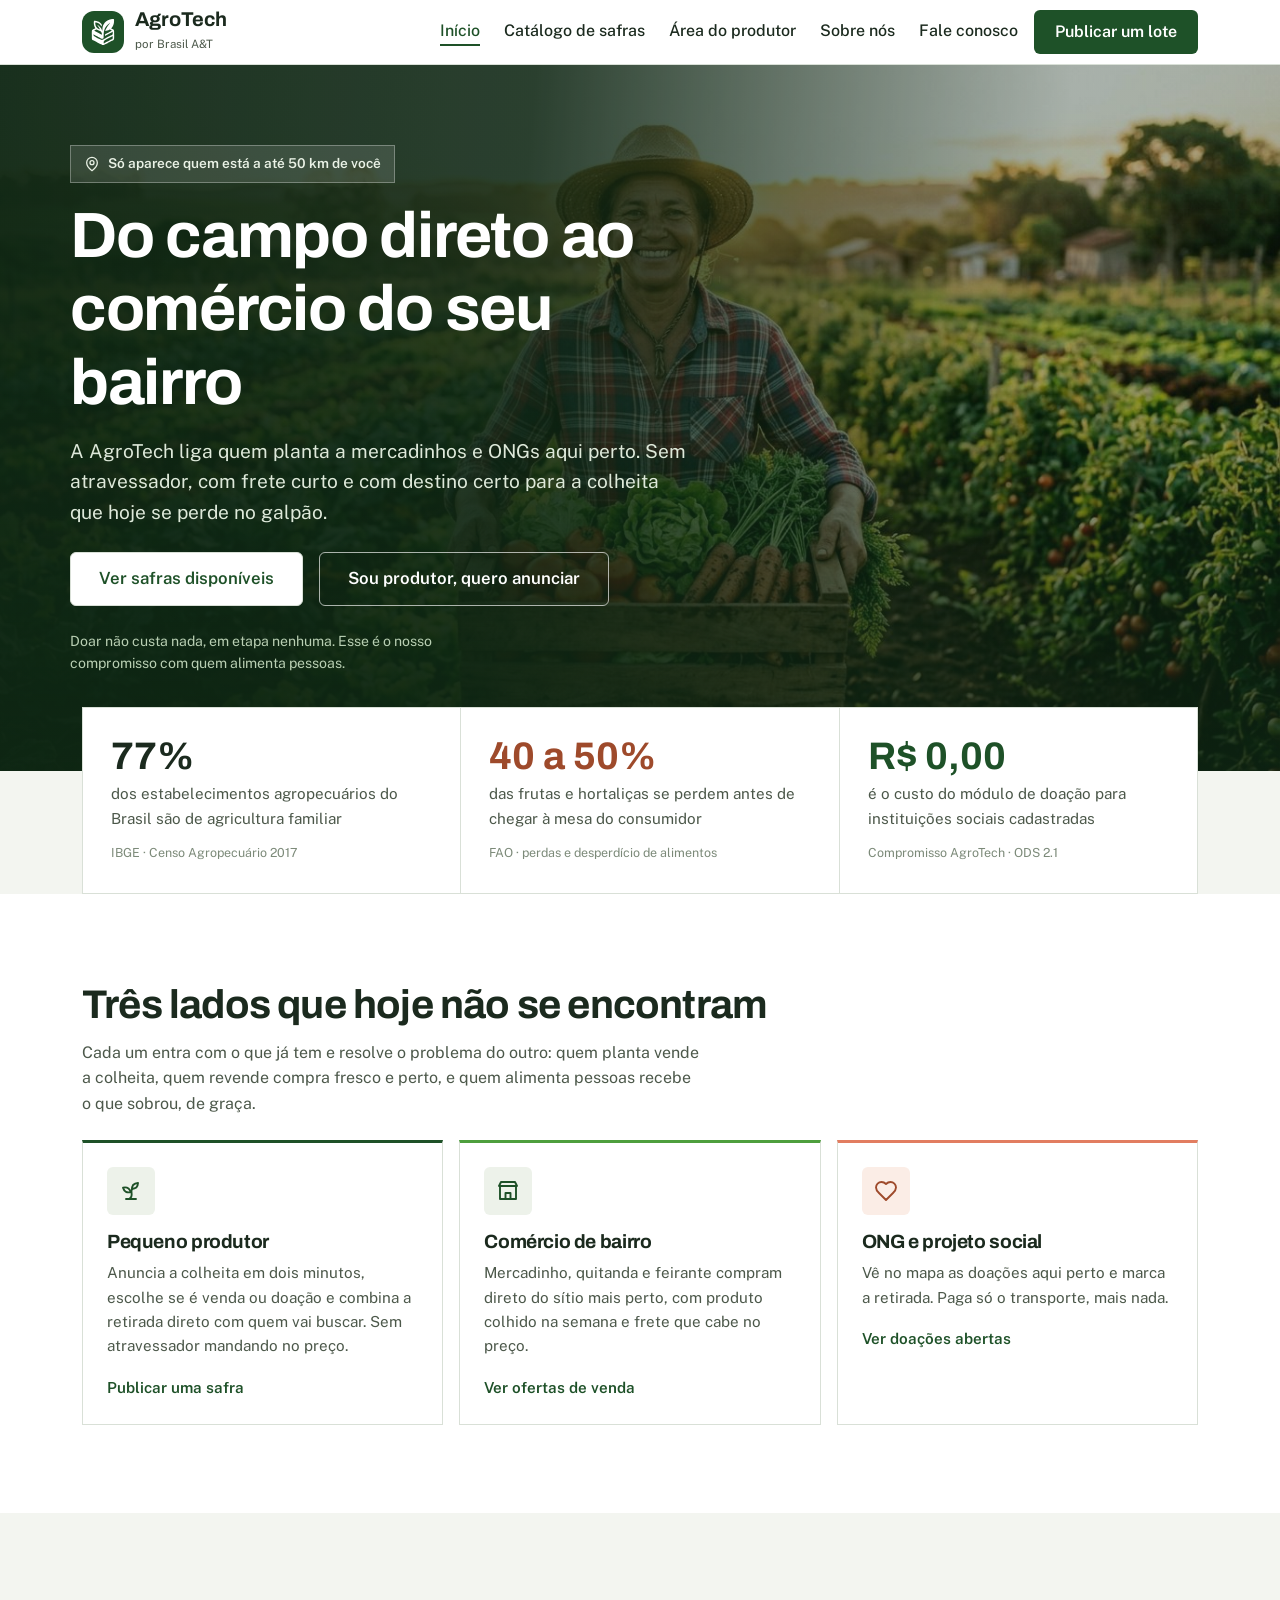
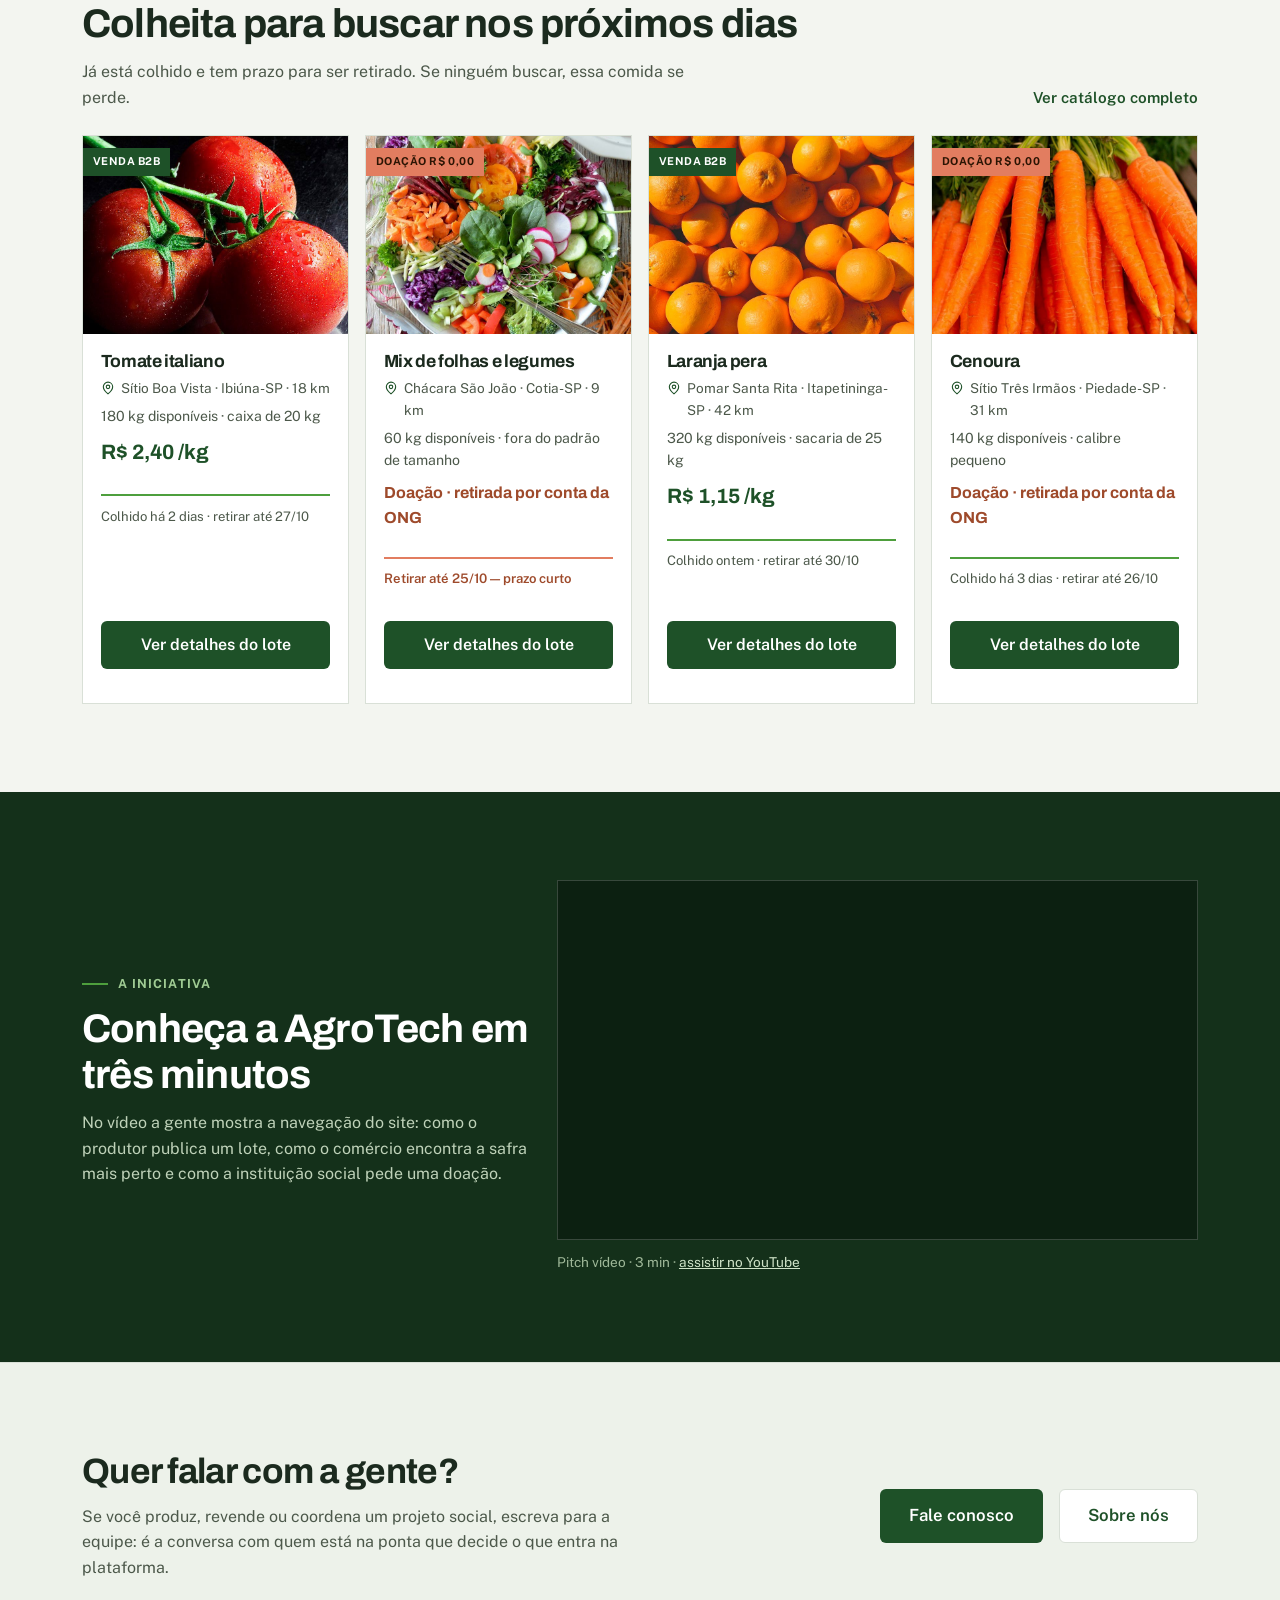
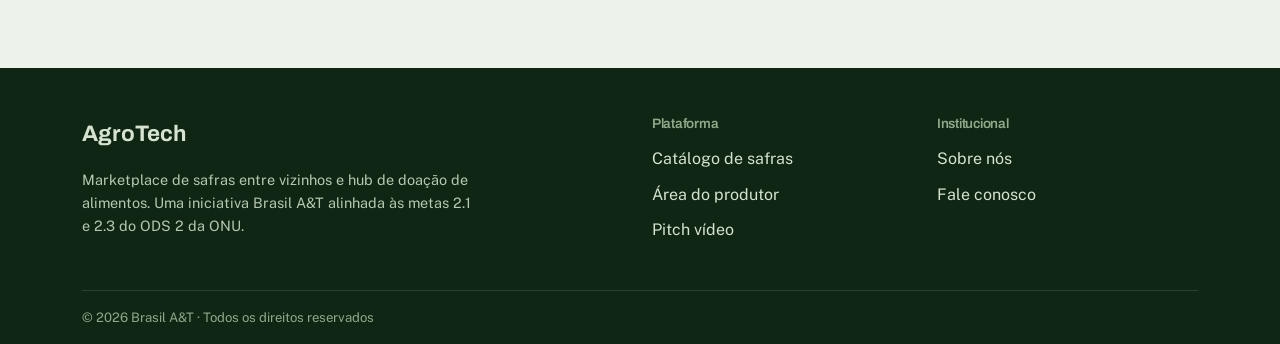
==== frontend/index.html @ 6a8dd3a5 "Front-end: pagina Inicio em HTML, Bootstrap e modulos JS Estrutura mobile first com Bootstrap 5, est" ====
<!doctype html>
<html lang="pt-BR">
<head>
  <meta charset="utf-8">
  <meta name="viewport" content="width=device-width, initial-scale=1">
  <title>Início — AgroTech</title>
  <meta name="description" content="A AgroTech liga quem planta a mercadinhos e ONGs aqui perto: venda direta sem atravessador e doação de alimentos sem taxa.">
  <meta name="theme-color" content="#1E5128">

  <link rel="icon" href="marca/favicon.svg" type="image/svg+xml">

  <link rel="stylesheet" href="https://cdn.jsdelivr.net/npm/bootstrap@5.3.3/dist/css/bootstrap.min.css">

  <link rel="preconnect" href="https://fonts.googleapis.com">
  <link rel="preconnect" href="https://fonts.gstatic.com" crossorigin>
  <link rel="stylesheet" href="https://fonts.googleapis.com/css2?family=Archivo:wght@400;600;700&family=Public+Sans:wght@400;500;600;700&display=swap">

  <link rel="stylesheet" href="css/estilo.css">
</head>

<body>
  <a class="pular" href="#conteudo">Pular para o conteúdo</a>

  <header class="topo sticky-top">
    <nav class="navbar navbar-expand-lg py-2" aria-label="Navegação principal">
      <div class="container">

        <a class="marca" href="index.html">
          <img class="marca-icone" src="marca/marca-agrotech-branco.svg" alt="">
          <span>
            <span class="marca-nome d-block">AgroTech</span>
            <span class="marca-sub">por Brasil A&amp;T</span>
          </span>
        </a>

        <button class="navbar-toggler border-0" type="button" data-bs-toggle="offcanvas"
                data-bs-target="#menu" aria-controls="menu" aria-label="Abrir o menu">
          <span class="navbar-toggler-icon"></span>
        </button>

        <div class="offcanvas offcanvas-end" tabindex="-1" id="menu" aria-labelledby="menu-titulo">
          <div class="offcanvas-header border-bottom">
            <h2 class="offcanvas-title marca-nome mb-0" id="menu-titulo">AgroTech</h2>
            <button type="button" class="btn-close" data-bs-dismiss="offcanvas" aria-label="Fechar o menu"></button>
          </div>

          <div class="offcanvas-body">
            <ul class="navbar-nav gap-lg-4 ms-lg-auto mb-3 mb-lg-0">
              <li class="nav-item"><a class="menu-link ativo" href="index.html" aria-current="page">Início</a></li>
              <li class="nav-item"><a class="menu-link" href="catalogo.html">Catálogo de safras</a></li>
              <li class="nav-item"><a class="menu-link" href="publicar.html">Área do produtor</a></li>
              <li class="nav-item"><a class="menu-link" href="sobre.html">Sobre nós</a></li>
              <li class="nav-item"><a class="menu-link" href="contato.html">Fale conosco</a></li>
            </ul>

            <a class="botao botao-verde botao-topo" href="publicar.html">Publicar um lote</a>
          </div>
        </div>

      </div>
    </nav>
  </header>

  <main id="conteudo">

    <section class="capa">
      <img class="capa-foto" src="img/hero-campo.jpg"
           alt="Agricultora familiar segurando um caixote de hortaliças recém-colhidas na lavoura">
      <div class="capa-veu"></div>

      <div class="container capa-conteudo entra">
        <p class="etiqueta-local mb-3">
          <svg width="16" height="16" viewBox="0 0 24 24" fill="none" stroke="currentColor"
               stroke-width="1.9" stroke-linecap="round" stroke-linejoin="round" aria-hidden="true">
            <path d="M20 10c0 6-8 12-8 12s-8-6-8-12a8 8 0 0 1 16 0"/><circle cx="12" cy="10" r="3"/>
          </svg>
          Só aparece quem está a até 50 km de você
        </p>

        <h1 class="mb-3">Do campo direto ao comércio do seu bairro</h1>

        <p class="capa-texto mb-4">
          A AgroTech liga quem planta a mercadinhos e ONGs aqui perto. Sem atravessador,
          com frete curto e com destino certo para a colheita que hoje se perde no galpão.
        </p>

        <div class="d-grid d-sm-flex gap-3 mb-4">
          <a class="botao botao-branco botao-grande" href="catalogo.html">Ver safras disponíveis</a>
          <a class="botao botao-vazado botao-grande" href="publicar.html">Sou produtor, quero anunciar</a>
        </div>

        <p class="capa-aviso mb-0">
          Doar não custa nada, em etapa nenhuma. Esse é o nosso compromisso com quem alimenta pessoas.
        </p>
      </div>
    </section>

    <section class="numeros" aria-label="O tamanho do problema">
      <div class="container">
        <div class="numeros-caixa d-lg-flex">

          <div class="numero flex-fill">
            <span class="numero-valor">77%</span>
            <p>dos estabelecimentos agropecuários do Brasil são de agricultura familiar</p>
            <cite>IBGE · Censo Agropecuário 2017</cite>
          </div>

          <div class="numero flex-fill">
            <span class="numero-valor numero-laranja">40 a 50%</span>
            <p>das frutas e hortaliças se perdem antes de chegar à mesa do consumidor</p>
            <cite>FAO · perdas e desperdício de alimentos</cite>
          </div>

          <div class="numero flex-fill">
            <span class="numero-valor numero-verde">R$ 0,00</span>
            <p>é o custo do módulo de doação para instituições sociais cadastradas</p>
            <cite>Compromisso AgroTech · ODS 2.1</cite>
          </div>

        </div>
      </div>
    </section>

    <section class="secao secao-branca">
      <div class="container">

        <h2 class="secao-titulo">Três lados que hoje não se encontram</h2>
        <p class="secao-texto mb-4">
          Cada um entra com o que já tem e resolve o problema do outro: quem planta vende a
          colheita, quem revende compra fresco e perto, e quem alimenta pessoas recebe o que
          sobrou, de graça.
        </p>

        <div class="row row-cols-1 row-cols-md-2 row-cols-lg-3 g-3">

          <div class="col">
            <article class="publico">
              <span class="publico-icone">
                <svg width="24" height="24" viewBox="0 0 24 24" fill="none" stroke="currentColor"
                     stroke-width="1.9" stroke-linecap="round" stroke-linejoin="round" aria-hidden="true">
                  <path d="M7 20h10"/><path d="M10 20c5.5-2.5.8-6.4 3-10"/>
                  <path d="M9.5 9.4c1.1.8 1.8 2.2 2.3 3.7-2 .4-3.5.4-4.8-.3-1.2-.6-2.3-1.9-3-4.2 2.8-.5 4.4 0 5.5.8z"/>
                  <path d="M14.1 6a7 7 0 0 0-1.1 4c1.9-.1 3.3-.6 4.3-1.4 1-1 1.6-2.3 1.7-4.6-2.7.1-4 1-4.9 2z"/>
                </svg>
              </span>
              <h3>Pequeno produtor</h3>
              <p>
                Anuncia a colheita em dois minutos, escolhe se é venda ou doação e combina a
                retirada direto com quem vai buscar. Sem atravessador mandando no preço.
              </p>
              <a class="publico-link" href="publicar.html">Publicar uma safra</a>
            </article>
          </div>

          <div class="col">
            <article class="publico publico-broto">
              <span class="publico-icone">
                <svg width="24" height="24" viewBox="0 0 24 24" fill="none" stroke="currentColor"
                     stroke-width="1.9" stroke-linecap="round" stroke-linejoin="round" aria-hidden="true">
                  <path d="m3 7 2-4h14l2 4"/><path d="M4 7v13h16V7"/><path d="M4 7h16"/><path d="M9.5 20v-6h5v6"/>
                </svg>
              </span>
              <h3>Comércio de bairro</h3>
              <p>
                Mercadinho, quitanda e feirante compram direto do sítio mais perto, com produto
                colhido na semana e frete que cabe no preço.
              </p>
              <a class="publico-link" href="catalogo.html">Ver ofertas de venda</a>
            </article>
          </div>

          <div class="col">
            <article class="publico publico-laranja">
              <span class="publico-icone">
                <svg width="24" height="24" viewBox="0 0 24 24" fill="none" stroke="currentColor"
                     stroke-width="1.9" stroke-linecap="round" stroke-linejoin="round" aria-hidden="true">
                  <path d="M19 14c1.49-1.46 3-3.21 3-5.5A5.5 5.5 0 0 0 16.5 3c-1.76 0-3 .5-4.5 2-1.5-1.5-2.74-2-4.5-2A5.5 5.5 0 0 0 2 8.5c0 2.3 1.5 4.05 3 5.5l7 7Z"/>
                </svg>
              </span>
              <h3>ONG e projeto social</h3>
              <p>
                Vê no mapa as doações aqui perto e marca a retirada. Paga só o transporte,
                mais nada.
              </p>
              <a class="publico-link" href="catalogo.html">Ver doações abertas</a>
            </article>
          </div>

        </div>
      </div>
    </section>

    <section class="secao">
      <div class="container">

        <div class="d-lg-flex align-items-end justify-content-between gap-4 mb-4">
          <div>
            <h2 class="secao-titulo">Colheita para buscar nos próximos dias</h2>
            <p class="secao-texto mb-0">
              Já está colhido e tem prazo para ser retirado. Se ninguém buscar, essa comida se perde.
            </p>
          </div>
          <a class="publico-link text-nowrap d-inline-block mt-3 mt-lg-0" href="catalogo.html">
            Ver catálogo completo
          </a>
        </div>

        <div class="row row-cols-1 row-cols-sm-2 row-cols-lg-4 g-3" id="lista-lotes">
        </div>

      </div>
    </section>

    <section class="secao secao-escura" id="video">
      <div class="container">
        <div class="row g-4 align-items-center">

          <div class="col-lg-5">
            <p class="olho">A iniciativa</p>
            <h2 class="secao-titulo">Conheça a AgroTech em três minutos</h2>
            <p class="secao-texto mb-0">
              No vídeo a gente mostra a navegação do site: como o produtor publica um lote,
              como o comércio encontra a safra mais perto e como a instituição social pede
              uma doação.
            </p>
          </div>

          <div class="col-lg-7">
            <div class="video-caixa">
              <iframe src="https://www.youtube.com/embed/[ID-DO-VIDEO]"
                      title="Pitch vídeo da AgroTech"
                      allow="accelerometer; autoplay; clipboard-write; encrypted-media; gyroscope; picture-in-picture"
                      allowfullscreen></iframe>
            </div>
            <p class="video-legenda mb-0">
              Pitch vídeo · 3 min ·
              <a href="[LINK DO YOUTUBE]" target="_blank" rel="noopener">assistir no YouTube</a>
            </p>
          </div>

        </div>
      </div>
    </section>

    <section class="secao chamada">
      <div class="container">
        <div class="row g-4 align-items-center">

          <div class="col-lg-7">
            <h2>Quer falar com a gente?</h2>
            <p class="mb-0">
              Se você produz, revende ou coordena um projeto social, escreva para a equipe:
              é a conversa com quem está na ponta que decide o que entra na plataforma.
            </p>
          </div>

          <div class="col-lg-5">
            <div class="d-grid d-sm-flex gap-3 justify-content-lg-end">
              <a class="botao botao-verde botao-grande" href="contato.html">Fale conosco</a>
              <a class="botao botao-branco botao-grande" href="sobre.html">Sobre nós</a>
            </div>
          </div>

        </div>
      </div>
    </section>

  </main>

  <footer class="rodape">
    <div class="container py-5">
      <div class="row g-4">

        <div class="col-lg-6">
          <a class="rodape-marca" href="index.html">AgroTech</a>
          <p class="rodape-sobre mt-3 mb-0">
            Marketplace de safras entre vizinhos e hub de doação de alimentos.
            Uma iniciativa Brasil A&amp;T alinhada às metas 2.1 e 2.3 do ODS 2 da ONU.
          </p>
        </div>

        <div class="col-6 col-lg-3">
          <h3>Plataforma</h3>
          <ul class="list-unstyled mb-0">
            <li><a href="catalogo.html">Catálogo de safras</a></li>
            <li><a href="publicar.html">Área do produtor</a></li>
            <li><a href="#video">Pitch vídeo</a></li>
          </ul>
        </div>

        <div class="col-6 col-lg-3">
          <h3>Institucional</h3>
          <ul class="list-unstyled mb-0">
            <li><a href="sobre.html">Sobre nós</a></li>
            <li><a href="contato.html">Fale conosco</a></li>
          </ul>
        </div>

      </div>
    </div>

    <div class="container">
      <p class="rodape-base py-3 mb-0">© <span id="ano">2026</span> Brasil A&amp;T · Todos os direitos reservados</p>
    </div>
  </footer>

  <script src="https://cdn.jsdelivr.net/npm/bootstrap@5.3.3/dist/js/bootstrap.bundle.min.js"></script>

  <script type="module" src="js/main.js"></script>
</body>
</html>
---- frontend/css/estilo.css ----
:root {
  --verde: #1E5128;
  --verde-escuro: #14391C;
  --verde-noite: #0F2614;
  --verde-claro: #4E9F3D;
  --laranja: #E27D60;
  --laranja-texto: #9E4A2B;
  --laranja-fundo: #FBEDE6;
  --fundo: #F3F5F0;
  --creme: #EDF2EA;
  --texto: #1B2A1E;
  --texto-fraco: #4C584A;
  --linha: #D9E0D7;

  --titulo: Archivo, system-ui, sans-serif;
  --corpo: "Public Sans", system-ui, sans-serif;
}

body {
  background-color: var(--fundo);
  color: var(--texto);
  font-family: var(--corpo);
  font-size: 1rem;
  line-height: 1.6;
}

h1, h2, h3, h4 {
  font-family: var(--titulo);
  font-weight: 700;
  letter-spacing: -0.02em;
  line-height: 1.15;
}

a { color: var(--verde); }
a:hover { color: var(--verde-escuro); }

img { max-width: 100%; }

a:focus-visible,
button:focus-visible,
input:focus-visible,
select:focus-visible,
textarea:focus-visible {
  outline: 3px solid var(--verde-claro);
  outline-offset: 2px;
}

.pular {
  position: absolute;
  left: 50%;
  transform: translate(-50%, -150%);
  z-index: 1100;
  background-color: var(--verde);
  color: #fff;
  padding: 0.75rem 1.25rem;
  border-radius: 0 0 6px 6px;
  font-weight: 600;
  transition: transform 0.2s ease;
}
.pular:focus { transform: translate(-50%, 0); color: #fff; }

.botao {
  display: inline-flex;
  align-items: center;
  justify-content: center;
  gap: 0.5rem;
  min-height: 48px;
  padding: 0 1.25rem;
  border: 1px solid transparent;
  border-radius: 6px;
  font-weight: 600;
  text-decoration: none;
  cursor: pointer;
  transition: background-color 0.15s ease, color 0.15s ease;
}

.botao-verde { background-color: var(--verde); color: #fff; }
.botao-verde:hover { background-color: var(--verde-escuro); color: #fff; }

.botao-branco { background-color: #fff; color: var(--verde); border-color: var(--linha); }
.botao-branco:hover { background-color: var(--creme); color: var(--verde); }

.botao-vazado { background-color: transparent; color: #fff; border-color: rgba(255, 255, 255, 0.65); }
.botao-vazado:hover { background-color: rgba(255, 255, 255, 0.15); color: #fff; }

.botao-grande { min-height: 54px; padding: 0 1.75rem; font-size: 1.05rem; }

.topo {
  background-color: #fff;
  border-bottom: 1px solid var(--linha);
}

.marca {
  display: flex;
  align-items: center;
  gap: 0.7rem;
  color: var(--texto);
  text-decoration: none;
}
.marca:hover { color: var(--texto); }

.marca-icone {
  width: 42px;
  height: 42px;
  flex: none;
  border-radius: 12px;
  background-color: var(--verde);
  padding: 7px;
}

.marca-nome { font-family: var(--titulo); font-size: 1.25rem; font-weight: 700; line-height: 1.1; }
.marca-sub { font-size: 0.72rem; color: var(--texto-fraco); }

.menu-link {
  display: block;
  padding: 0.85rem 0;
  color: var(--texto);
  font-weight: 600;
  text-decoration: none;
  border-bottom: 1px solid var(--linha);
}
.menu-link:hover { color: var(--verde); }
.menu-link.ativo { color: var(--verde); }

@media (min-width: 992px) {
  .menu-link {
    padding: 0;
    border-bottom: 2px solid transparent;
    font-weight: 500;
  }
  .menu-link:hover { border-bottom-color: var(--verde-claro); }
  .menu-link.ativo { border-bottom-color: var(--verde); }
}

.capa {
  position: relative;
  background-color: var(--verde);
  color: #fff;
  overflow: hidden;
}

.capa-foto {
  position: absolute;
  inset: 0;
  width: 100%;
  height: 100%;
  object-fit: cover;
  object-position: 70% 50%;
}

.capa-veu {
  position: absolute;
  inset: 0;
  background:
    linear-gradient(0deg, rgba(14, 38, 19, 0.82) 0%, rgba(14, 38, 19, 0.2) 55%),
    linear-gradient(95deg, rgba(14, 38, 19, 0.94) 0%, rgba(14, 38, 19, 0.85) 40%, rgba(14, 38, 19, 0.2) 80%);
}

.capa-conteudo { position: relative; padding: 3rem 0 3.5rem; }

.capa h1 {
  font-size: clamp(2rem, 8vw, 4rem);
  color: #fff;
  max-width: 15ch;
}

.capa-texto {
  font-size: 1.05rem;
  color: #DEE9DA;
  max-width: 52ch;
}

.capa-aviso { font-size: 0.88rem; color: #B9CFB3; max-width: 50ch; }

.etiqueta-local {
  display: inline-flex;
  align-items: center;
  gap: 0.5rem;
  background-color: rgba(255, 255, 255, 0.12);
  border: 1px solid rgba(255, 255, 255, 0.3);
  color: #EAF2E6;
  font-size: 0.85rem;
  font-weight: 600;
  padding: 0.45rem 0.8rem;
}

@media (min-width: 768px) {
  .capa-conteudo { padding: 5rem 0 6rem; }
  .capa-texto { font-size: 1.2rem; }
}

.numeros {
  position: relative;
  z-index: 2;
  margin-top: -2.5rem;
}

.numeros-caixa {
  background-color: #fff;
  border: 1px solid var(--linha);
}

.numero { padding: 1.5rem; border-bottom: 1px solid var(--linha); }
.numero:last-child { border-bottom: 0; }

.numero-valor {
  display: block;
  font-family: var(--titulo);
  font-size: clamp(1.9rem, 7vw, 2.4rem);
  font-weight: 700;
  line-height: 1.05;
  margin-bottom: 0.4rem;
}
.numero-verde { color: var(--verde); }
.numero-laranja { color: var(--laranja-texto); }

.numero p { font-size: 0.95rem; color: var(--texto-fraco); margin-bottom: 0.5rem; }
.numero cite { font-size: 0.78rem; font-style: normal; color: #7C8A79; }

@media (min-width: 992px) {
  .numeros { margin-top: -4rem; }
  .numero { border-bottom: 0; border-right: 1px solid var(--linha); padding: 1.75rem; }
  .numero:last-child { border-right: 0; }
}

.secao { padding: 3.5rem 0; }
.secao-branca { background-color: #fff; }
.secao-escura { background-color: #14301A; color: #D6E4D1; }
.secao-escura h2 { color: #fff; }

.secao-titulo { font-size: clamp(1.6rem, 5vw, 2.5rem); margin-bottom: 0.75rem; }
.secao-texto { color: var(--texto-fraco); max-width: 62ch; }
.secao-escura .secao-texto { color: #BFD2B9; }

.olho {
  display: inline-flex;
  align-items: center;
  gap: 0.6rem;
  font-size: 0.78rem;
  font-weight: 700;
  letter-spacing: 0.09em;
  text-transform: uppercase;
  color: var(--verde);
  margin-bottom: 0.75rem;
}
.olho::before { content: ""; width: 26px; height: 2px; background-color: var(--verde-claro); }
.secao-escura .olho { color: #9FCB93; }

@media (min-width: 768px) { .secao { padding: 4.5rem 0; } }
@media (min-width: 992px) { .secao { padding: 5.5rem 0; } }

.publico {
  height: 100%;
  background-color: #fff;
  border: 1px solid var(--linha);
  border-top: 3px solid var(--verde);
  padding: 1.5rem;
}
.publico-broto { border-top-color: var(--verde-claro); }
.publico-laranja { border-top-color: var(--laranja); }

.publico-icone {
  display: inline-flex;
  align-items: center;
  justify-content: center;
  width: 48px;
  height: 48px;
  border-radius: 6px;
  background-color: var(--creme);
  color: var(--verde);
  margin-bottom: 1rem;
}
.publico-laranja .publico-icone { background-color: var(--laranja-fundo); color: var(--laranja-texto); }

.publico h3 { font-size: 1.2rem; margin-bottom: 0.5rem; }
.publico p { color: var(--texto-fraco); font-size: 0.95rem; }

.publico-link { font-weight: 600; font-size: 0.95rem; text-decoration: none; }
.publico-link:hover { text-decoration: underline; }

.lote {
  display: flex;
  flex-direction: column;
  height: 100%;
  background-color: #fff;
  border: 1px solid var(--linha);
  overflow: hidden;
}

.lote-foto {
  position: relative;
  aspect-ratio: 4 / 3;
  flex: none;
  overflow: hidden;
  background-color: var(--creme);
}
.lote-foto img {
  position: absolute;
  inset: 0;
  width: 100%;
  height: 100%;
  object-fit: cover;
}

.lote-selo {
  position: absolute;
  top: 12px;
  left: 0;
  background-color: var(--verde);
  color: #fff;
  font-size: 0.68rem;
  font-weight: 700;
  letter-spacing: 0.05em;
  padding: 0.35rem 0.6rem;
}
.lote-selo-doacao { background-color: var(--laranja); color: #2B1403; }

.lote-corpo { display: flex; flex-direction: column; flex-grow: 1; padding: 1.1rem; }

.lote-corpo h3 { font-size: 1.1rem; margin-bottom: 0.4rem; }

.lote-local { display: flex; gap: 0.4rem; font-size: 0.85rem; color: var(--texto-fraco); margin-bottom: 0.3rem; }
.lote-local svg { flex: none; margin-top: 3px; color: var(--verde); }

.lote-detalhe { font-size: 0.88rem; color: var(--texto-fraco); margin-bottom: 0.5rem; }

.lote-preco { font-family: var(--titulo); font-size: 1.3rem; font-weight: 700; color: var(--verde); }
.lote-preco-doacao { font-size: 1rem; color: var(--laranja-texto); }

.lote-prazo {
  margin-top: 0.6rem;
  padding-top: 0.6rem;
  border-top: 2px solid var(--verde-claro);
  font-size: 0.82rem;
  color: var(--texto-fraco);
}
.lote-prazo-curto { border-top-color: var(--laranja); color: var(--laranja-texto); font-weight: 600; }

.lote-botao { margin-top: auto; padding-top: 1rem; }
.lote-botao .botao { width: 100%; }

.video-caixa {
  position: relative;
  aspect-ratio: 16 / 9;
  background-color: #0C2011;
  border: 1px solid rgba(255, 255, 255, 0.18);
}
.video-caixa iframe { position: absolute; inset: 0; width: 100%; height: 100%; border: 0; }

.video-legenda { font-size: 0.85rem; color: #9FB899; margin-top: 0.75rem; }
.video-legenda a { color: #CFE3C8; }

.chamada { background-color: var(--creme); border-top: 1px solid var(--linha); }
.chamada h2 { font-size: clamp(1.5rem, 5vw, 2.2rem); margin-bottom: 0.75rem; }
.chamada p { color: var(--texto-fraco); max-width: 56ch; }

.rodape { background-color: var(--verde-noite); color: #B6C8B0; }
.rodape a { color: #D5E3D0; text-decoration: none; }
.rodape a:hover { color: #fff; text-decoration: underline; }

.rodape-marca { font-family: var(--titulo); font-size: 1.4rem; font-weight: 700; color: #fff; text-decoration: none; }
.rodape-sobre { font-size: 0.9rem; max-width: 44ch; }
.rodape h3 { font-size: 0.85rem; font-weight: 600; color: #8FA989; margin-bottom: 0.9rem; }
.rodape li + li { margin-top: 0.6rem; }

.rodape-base {
  border-top: 1px solid rgba(255, 255, 255, 0.12);
  font-size: 0.82rem;
  color: #8FA989;
}

.entra { animation: sobe 0.6s cubic-bezier(0.22, 0.61, 0.36, 1) both; }

@keyframes sobe {
  from { opacity: 0; transform: translateY(14px); }
  to { opacity: 1; transform: none; }
}

@media (prefers-reduced-motion: reduce) {
  *, *::before, *::after {
    animation-duration: 0.001ms !important;
    transition-duration: 0.001ms !important;
  }
}

.botao-topo { width: 100%; }

@media (min-width: 992px) {
  .offcanvas-body { align-items: center; }
  .botao-topo { width: auto; min-height: 44px; margin-left: 1rem; }
}
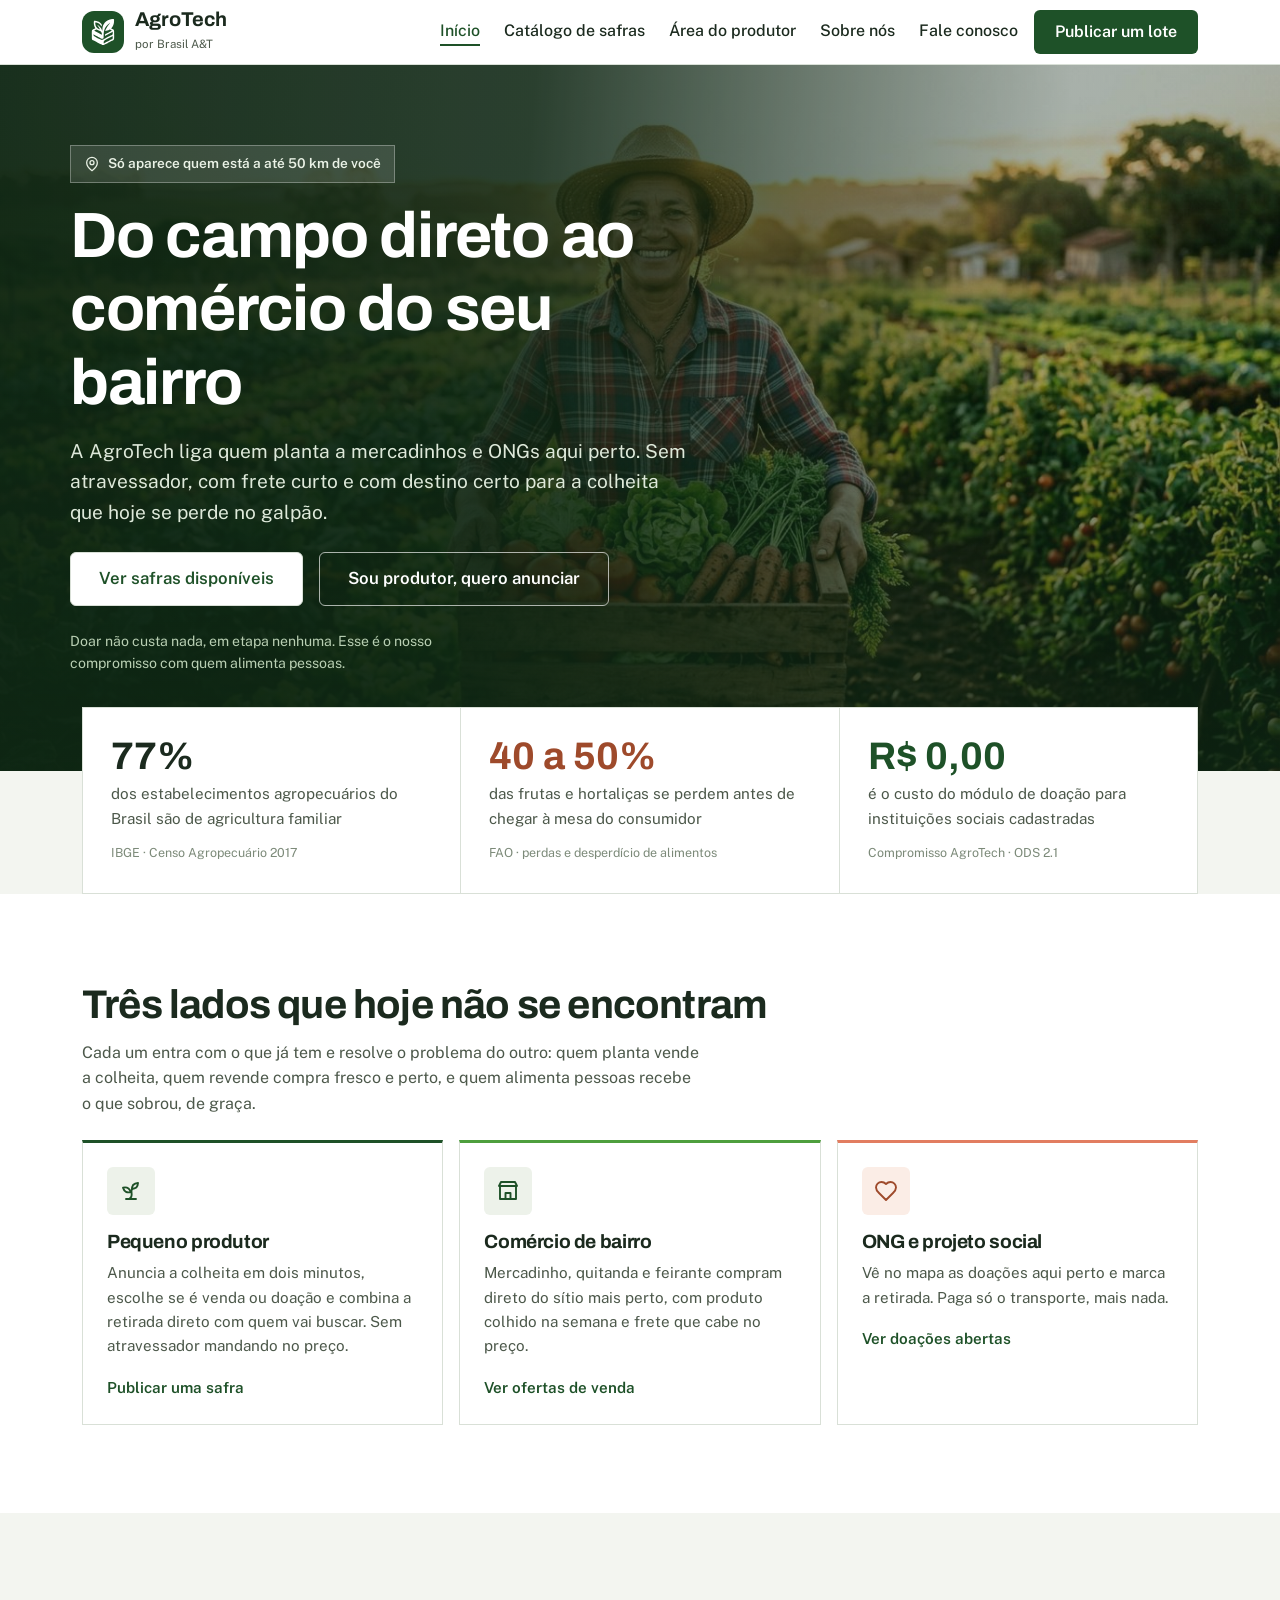
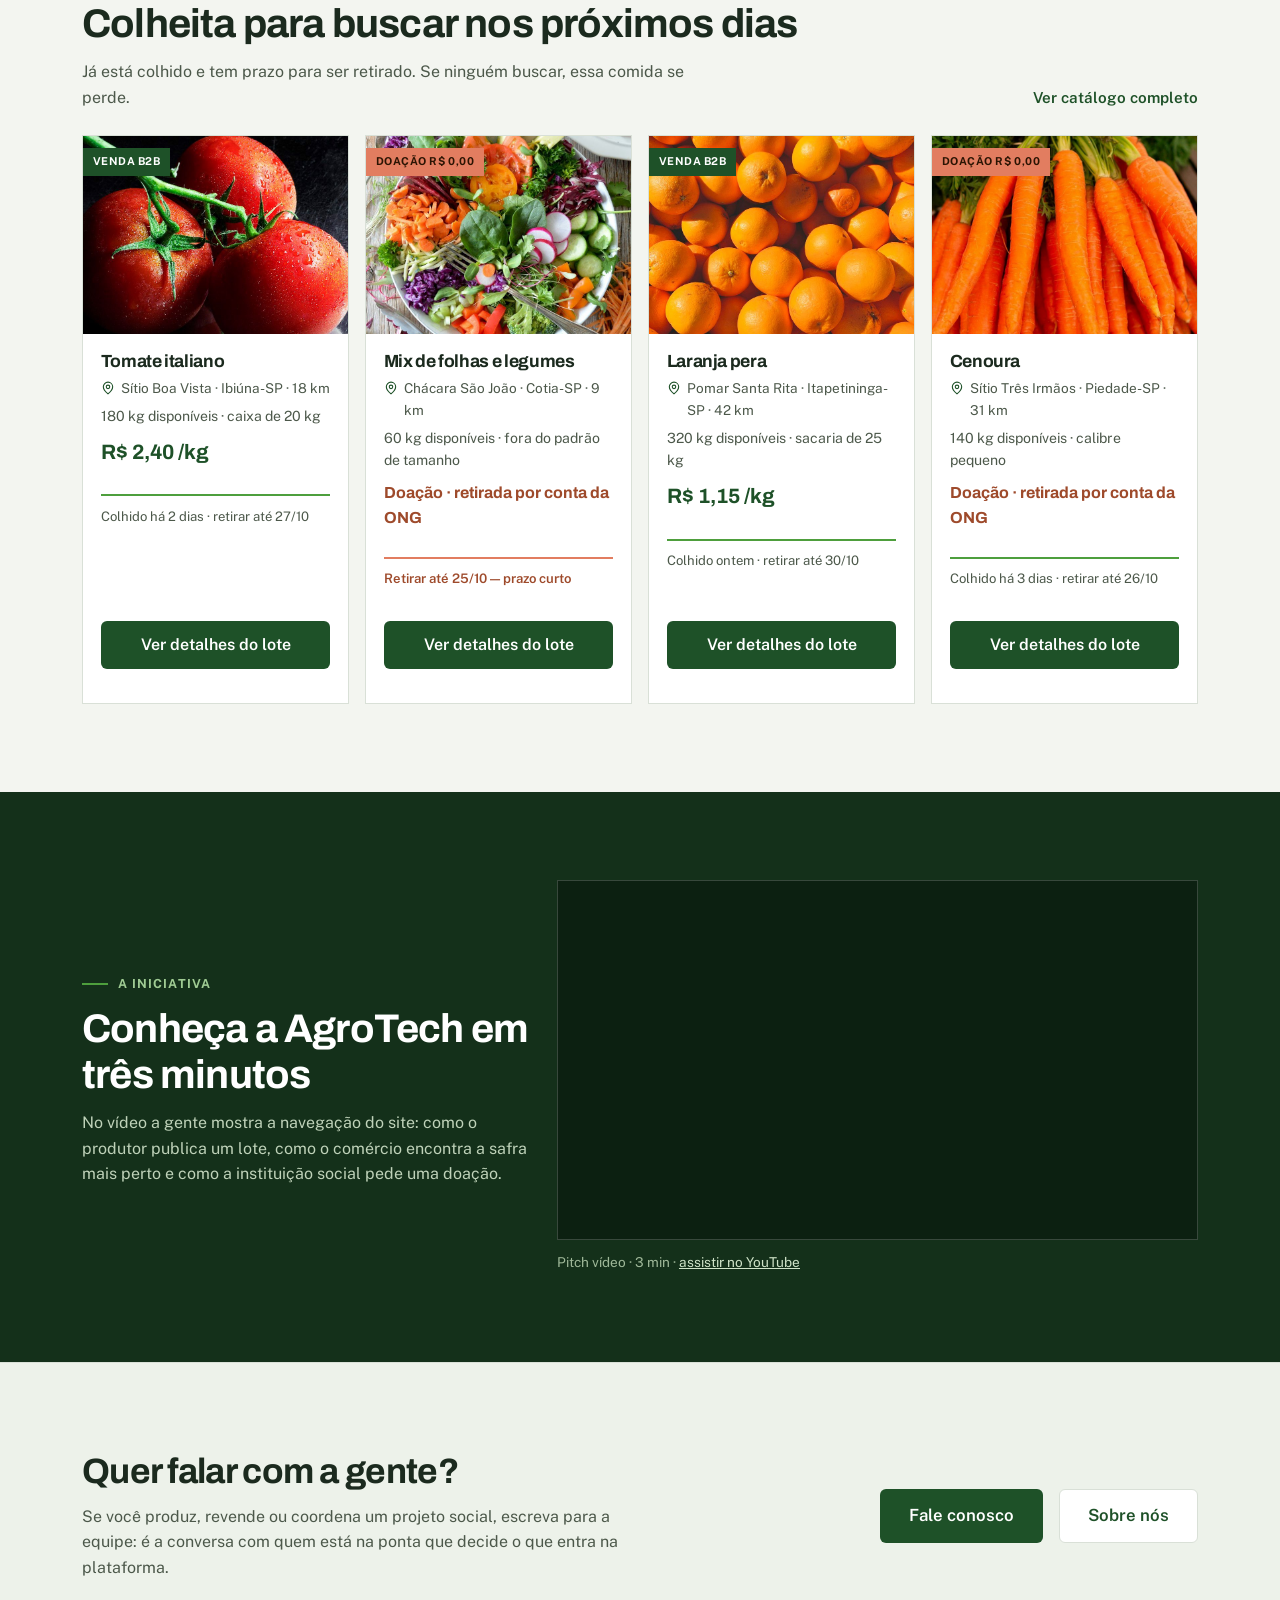
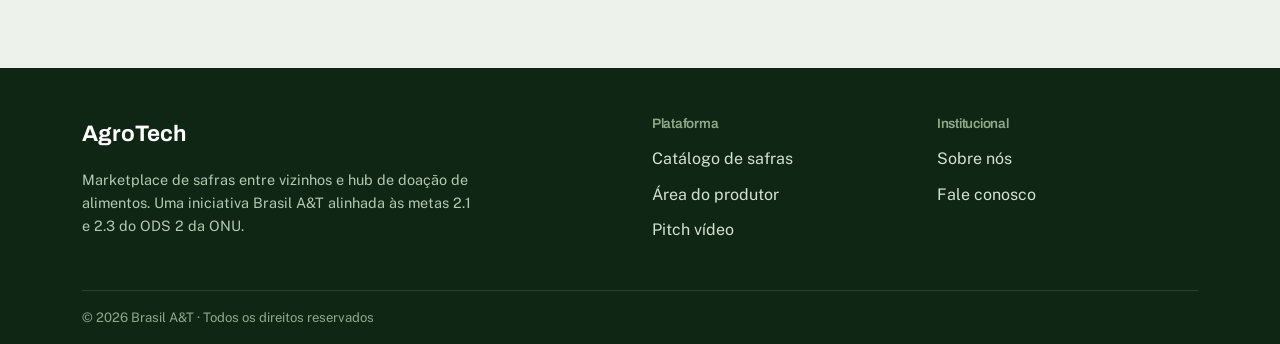
==== commit 5efda7b0: "Front-end: estilo por tag em header, section e footer e nomes de classe mais claros" ====
--- a/frontend/index.html
+++ b/frontend/index.html
@@ -7,7 +7,7 @@
   <meta name="description" content="A AgroTech liga quem planta a mercadinhos e ONGs aqui perto: venda direta sem atravessador e doação de alimentos sem taxa.">
   <meta name="theme-color" content="#1E5128">
 
-  <link rel="icon" href="marca/favicon.svg" type="image/svg+xml">
+  <link rel="icon" href="assets/identidade/favicon.svg" type="image/svg+xml">
 
   <link rel="stylesheet" href="https://cdn.jsdelivr.net/npm/bootstrap@5.3.3/dist/css/bootstrap.min.css">
 
@@ -21,12 +21,12 @@
 <body>
   <a class="pular" href="#conteudo">Pular para o conteúdo</a>
 
-  <header class="topo sticky-top">
+  <header class="sticky-top">
     <nav class="navbar navbar-expand-lg py-2" aria-label="Navegação principal">
       <div class="container">
 
         <a class="marca" href="index.html">
-          <img class="marca-icone" src="marca/marca-agrotech-branco.svg" alt="">
+          <img class="marca-icone" src="assets/identidade/marca-agrotech-branco.svg" alt="">
           <span>
             <span class="marca-nome d-block">AgroTech</span>
             <span class="marca-sub">por Brasil A&amp;T</span>
@@ -53,7 +53,7 @@
               <li class="nav-item"><a class="menu-link" href="contato.html">Fale conosco</a></li>
             </ul>
 
-            <a class="botao botao-verde botao-topo" href="publicar.html">Publicar um lote</a>
+            <a class="botao botao-verde botao-menu" href="publicar.html">Publicar um lote</a>
           </div>
         </div>
 
@@ -64,9 +64,9 @@
   <main id="conteudo">
 
     <section class="capa">
-      <img class="capa-foto" src="img/hero-campo.jpg"
+      <img class="capa-foto" src="assets/hero-campo.jpg"
            alt="Agricultora familiar segurando um caixote de hortaliças recém-colhidas na lavoura">
-      <div class="capa-veu"></div>
+      <div class="capa-overlay"></div>
 
       <div class="container capa-conteudo entra">
         <p class="etiqueta-local mb-3">
@@ -97,7 +97,7 @@
 
     <section class="numeros" aria-label="O tamanho do problema">
       <div class="container">
-        <div class="numeros-caixa d-lg-flex">
+        <div class="numeros-container d-lg-flex">
 
           <div class="numero flex-fill">
             <span class="numero-valor">77%</span>
@@ -121,7 +121,7 @@
       </div>
     </section>
 
-    <section class="secao secao-branca">
+    <section class="secao-clara">
       <div class="container">
 
         <h2 class="secao-titulo">Três lados que hoje não se encontram</h2>
@@ -190,7 +190,7 @@
       </div>
     </section>
 
-    <section class="secao">
+    <section>
       <div class="container">
 
         <div class="d-lg-flex align-items-end justify-content-between gap-4 mb-4">
@@ -211,12 +211,12 @@
       </div>
     </section>
 
-    <section class="secao secao-escura" id="video">
+    <section class="secao-escura" id="video">
       <div class="container">
         <div class="row g-4 align-items-center">
 
           <div class="col-lg-5">
-            <p class="olho">A iniciativa</p>
+            <p class="rotulo">A iniciativa</p>
             <h2 class="secao-titulo">Conheça a AgroTech em três minutos</h2>
             <p class="secao-texto mb-0">
               No vídeo a gente mostra a navegação do site: como o produtor publica um lote,
@@ -226,7 +226,7 @@
           </div>
 
           <div class="col-lg-7">
-            <div class="video-caixa">
+            <div class="video-container">
               <iframe src="https://www.youtube.com/embed/[ID-DO-VIDEO]"
                       title="Pitch vídeo da AgroTech"
                       allow="accelerometer; autoplay; clipboard-write; encrypted-media; gyroscope; picture-in-picture"
@@ -242,7 +242,7 @@
       </div>
     </section>
 
-    <section class="secao chamada">
+    <section class="fale-conosco">
       <div class="container">
         <div class="row g-4 align-items-center">
 
@@ -267,13 +267,13 @@
 
   </main>
 
-  <footer class="rodape">
+  <footer>
     <div class="container py-5">
       <div class="row g-4">
 
         <div class="col-lg-6">
-          <a class="rodape-marca" href="index.html">AgroTech</a>
-          <p class="rodape-sobre mt-3 mb-0">
+          <a class="marca-texto" href="index.html">AgroTech</a>
+          <p class="descricao mt-3 mb-0">
             Marketplace de safras entre vizinhos e hub de doação de alimentos.
             Uma iniciativa Brasil A&amp;T alinhada às metas 2.1 e 2.3 do ODS 2 da ONU.
           </p>
@@ -300,7 +300,7 @@
     </div>
 
     <div class="container">
-      <p class="rodape-base py-3 mb-0">© <span id="ano">2026</span> Brasil A&amp;T · Todos os direitos reservados</p>
+      <p class="direitos py-3 mb-0">© <span id="ano">2026</span> Brasil A&amp;T · Todos os direitos reservados</p>
     </div>
   </footer>
 
--- a/frontend/css/estilo.css
+++ b/frontend/css/estilo.css
@@ -85,7 +85,7 @@
 
 .botao-grande { min-height: 54px; padding: 0 1.75rem; font-size: 1.05rem; }
 
-.topo {
+header {
   background-color: #fff;
   border-bottom: 1px solid var(--linha);
 }
@@ -121,6 +121,8 @@
 }
 .menu-link:hover { color: var(--verde); }
 .menu-link.ativo { color: var(--verde); }
+
+.botao-menu { width: 100%; }
 
 @media (min-width: 992px) {
   .menu-link {
@@ -130,10 +132,41 @@
   }
   .menu-link:hover { border-bottom-color: var(--verde-claro); }
   .menu-link.ativo { border-bottom-color: var(--verde); }
-}
+
+  .offcanvas-body { align-items: center; }
+  .botao-menu { width: auto; min-height: 44px; margin-left: 1rem; }
+}
+
+section { padding: 3.5rem 0; }
+
+@media (min-width: 768px) { section { padding: 4.5rem 0; } }
+@media (min-width: 992px) { section { padding: 5.5rem 0; } }
+
+.secao-clara { background-color: #fff; }
+.secao-escura { background-color: #14301A; color: #D6E4D1; }
+.secao-escura h2 { color: #fff; }
+
+.secao-titulo { font-size: clamp(1.6rem, 5vw, 2.5rem); margin-bottom: 0.75rem; }
+.secao-texto { color: var(--texto-fraco); max-width: 62ch; }
+.secao-escura .secao-texto { color: #BFD2B9; }
+
+.rotulo {
+  display: inline-flex;
+  align-items: center;
+  gap: 0.6rem;
+  font-size: 0.78rem;
+  font-weight: 700;
+  letter-spacing: 0.09em;
+  text-transform: uppercase;
+  color: var(--verde);
+  margin-bottom: 0.75rem;
+}
+.rotulo::before { content: ""; width: 26px; height: 2px; background-color: var(--verde-claro); }
+.secao-escura .rotulo { color: #9FCB93; }
 
 .capa {
   position: relative;
+  padding: 0;
   background-color: var(--verde);
   color: #fff;
   overflow: hidden;
@@ -148,7 +181,7 @@
   object-position: 70% 50%;
 }
 
-.capa-veu {
+.capa-overlay {
   position: absolute;
   inset: 0;
   background:
@@ -192,10 +225,11 @@
 .numeros {
   position: relative;
   z-index: 2;
+  padding: 0;
   margin-top: -2.5rem;
 }
 
-.numeros-caixa {
+.numeros-container {
   background-color: #fff;
   border: 1px solid var(--linha);
 }
@@ -222,32 +256,6 @@
   .numero { border-bottom: 0; border-right: 1px solid var(--linha); padding: 1.75rem; }
   .numero:last-child { border-right: 0; }
 }
-
-.secao { padding: 3.5rem 0; }
-.secao-branca { background-color: #fff; }
-.secao-escura { background-color: #14301A; color: #D6E4D1; }
-.secao-escura h2 { color: #fff; }
-
-.secao-titulo { font-size: clamp(1.6rem, 5vw, 2.5rem); margin-bottom: 0.75rem; }
-.secao-texto { color: var(--texto-fraco); max-width: 62ch; }
-.secao-escura .secao-texto { color: #BFD2B9; }
-
-.olho {
-  display: inline-flex;
-  align-items: center;
-  gap: 0.6rem;
-  font-size: 0.78rem;
-  font-weight: 700;
-  letter-spacing: 0.09em;
-  text-transform: uppercase;
-  color: var(--verde);
-  margin-bottom: 0.75rem;
-}
-.olho::before { content: ""; width: 26px; height: 2px; background-color: var(--verde-claro); }
-.secao-escura .olho { color: #9FCB93; }
-
-@media (min-width: 768px) { .secao { padding: 4.5rem 0; } }
-@media (min-width: 992px) { .secao { padding: 5.5rem 0; } }
 
 .publico {
   height: 100%;
@@ -339,31 +347,31 @@
 .lote-botao { margin-top: auto; padding-top: 1rem; }
 .lote-botao .botao { width: 100%; }
 
-.video-caixa {
+.video-container {
   position: relative;
   aspect-ratio: 16 / 9;
   background-color: #0C2011;
   border: 1px solid rgba(255, 255, 255, 0.18);
 }
-.video-caixa iframe { position: absolute; inset: 0; width: 100%; height: 100%; border: 0; }
+.video-container iframe { position: absolute; inset: 0; width: 100%; height: 100%; border: 0; }
 
 .video-legenda { font-size: 0.85rem; color: #9FB899; margin-top: 0.75rem; }
 .video-legenda a { color: #CFE3C8; }
 
-.chamada { background-color: var(--creme); border-top: 1px solid var(--linha); }
-.chamada h2 { font-size: clamp(1.5rem, 5vw, 2.2rem); margin-bottom: 0.75rem; }
-.chamada p { color: var(--texto-fraco); max-width: 56ch; }
-
-.rodape { background-color: var(--verde-noite); color: #B6C8B0; }
-.rodape a { color: #D5E3D0; text-decoration: none; }
-.rodape a:hover { color: #fff; text-decoration: underline; }
-
-.rodape-marca { font-family: var(--titulo); font-size: 1.4rem; font-weight: 700; color: #fff; text-decoration: none; }
-.rodape-sobre { font-size: 0.9rem; max-width: 44ch; }
-.rodape h3 { font-size: 0.85rem; font-weight: 600; color: #8FA989; margin-bottom: 0.9rem; }
-.rodape li + li { margin-top: 0.6rem; }
-
-.rodape-base {
+.fale-conosco { background-color: var(--creme); border-top: 1px solid var(--linha); }
+.fale-conosco h2 { font-size: clamp(1.5rem, 5vw, 2.2rem); margin-bottom: 0.75rem; }
+.fale-conosco p { color: var(--texto-fraco); max-width: 56ch; }
+
+footer { background-color: var(--verde-noite); color: #B6C8B0; }
+footer a { color: #D5E3D0; text-decoration: none; }
+footer a:hover { color: #fff; text-decoration: underline; }
+footer h3 { font-size: 0.85rem; font-weight: 600; color: #8FA989; margin-bottom: 0.9rem; }
+footer li + li { margin-top: 0.6rem; }
+
+.marca-texto { font-family: var(--titulo); font-size: 1.4rem; font-weight: 700; color: #fff; text-decoration: none; }
+.descricao { font-size: 0.9rem; max-width: 44ch; }
+
+.direitos {
   border-top: 1px solid rgba(255, 255, 255, 0.12);
   font-size: 0.82rem;
   color: #8FA989;
@@ -382,10 +390,3 @@
     transition-duration: 0.001ms !important;
   }
 }
-
-.botao-topo { width: 100%; }
-
-@media (min-width: 992px) {
-  .offcanvas-body { align-items: center; }
-  .botao-topo { width: auto; min-height: 44px; margin-left: 1rem; }
-}
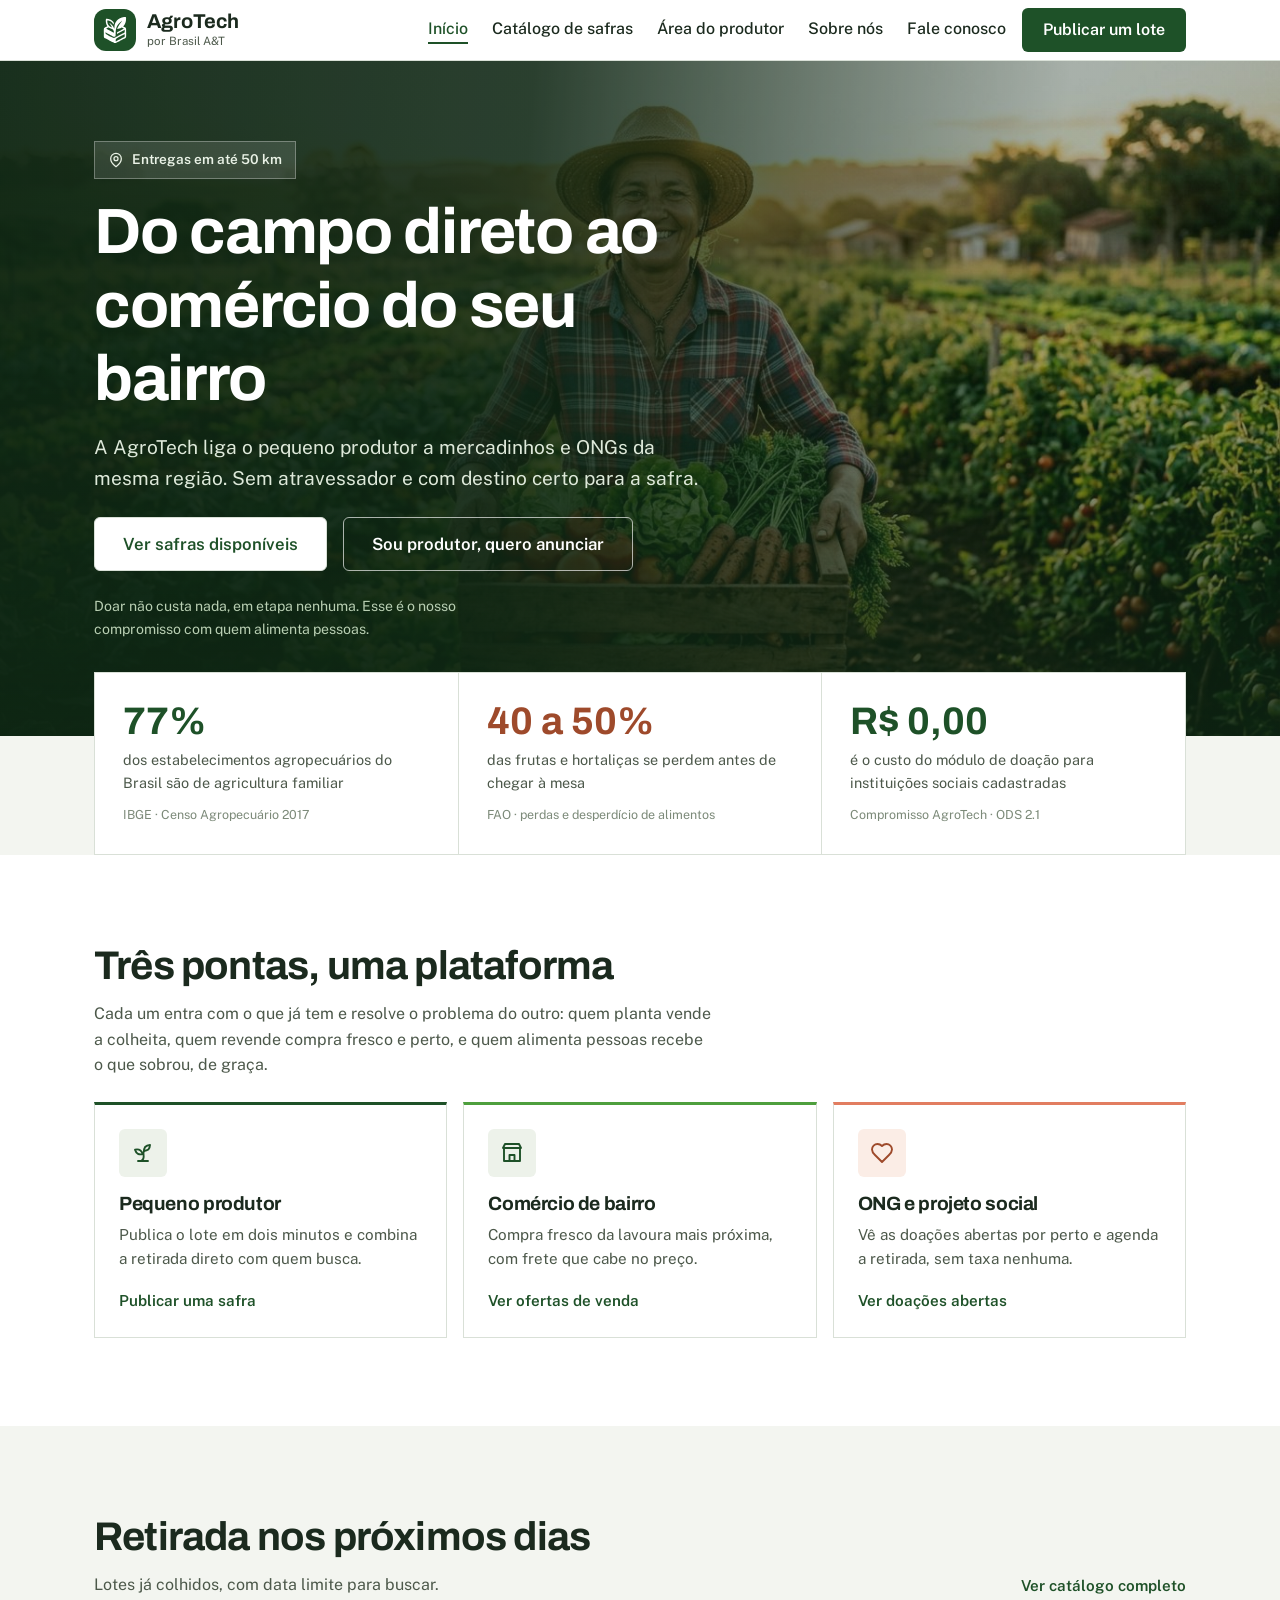
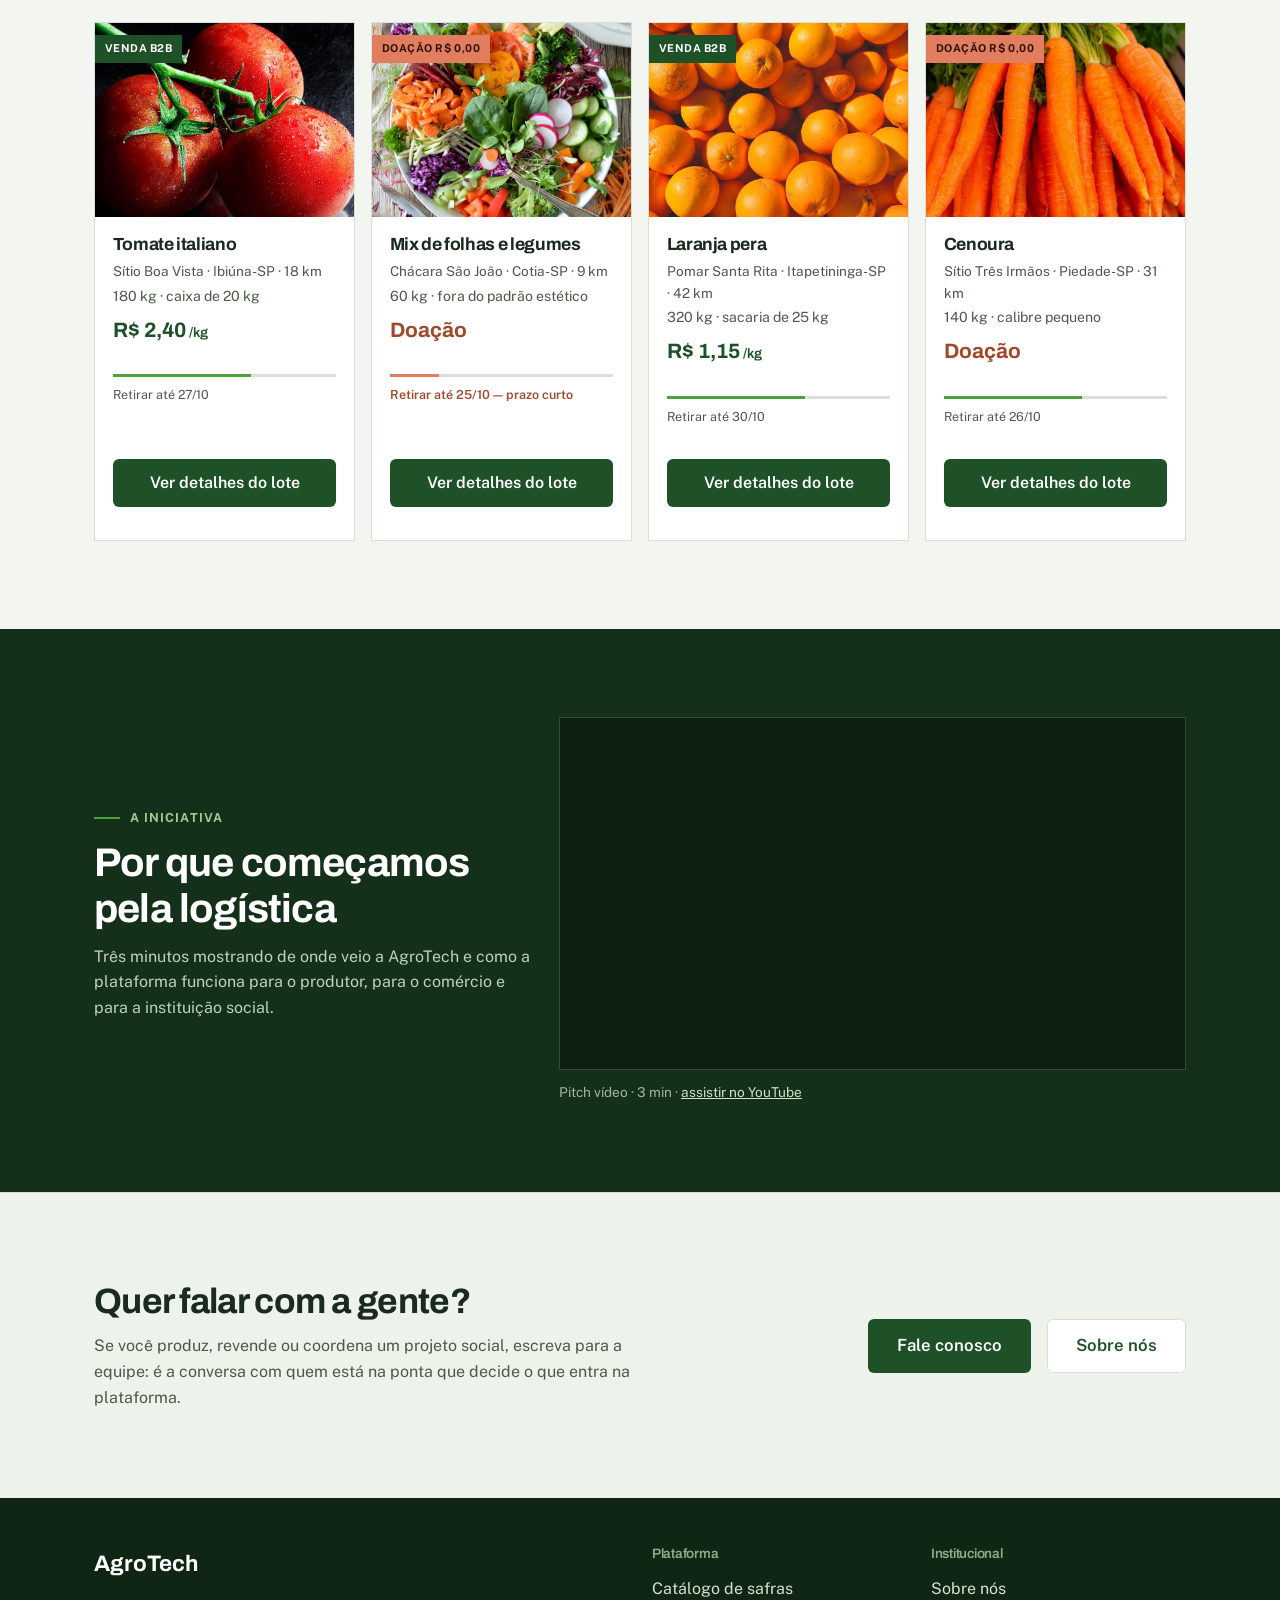
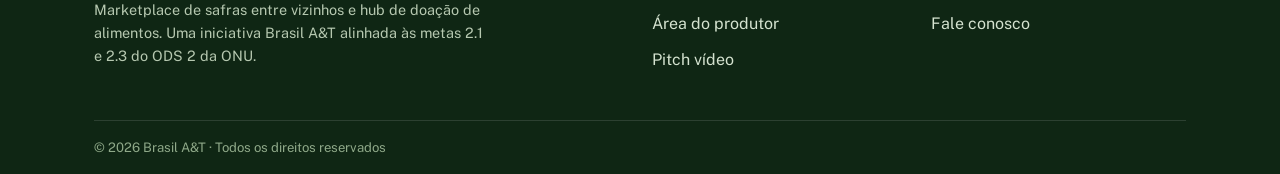
==== commit d1d73f13: "feat(home): página inicial base" ====
--- a/frontend/index.html
+++ b/frontend/index.html
@@ -4,7 +4,7 @@
   <meta charset="utf-8">
   <meta name="viewport" content="width=device-width, initial-scale=1">
   <title>Início — AgroTech</title>
-  <meta name="description" content="A AgroTech liga quem planta a mercadinhos e ONGs aqui perto: venda direta sem atravessador e doação de alimentos sem taxa.">
+  <meta name="description" content="A AgroTech liga o pequeno produtor a mercadinhos e ONGs da mesma região: venda direta sem atravessador e doação de alimentos sem taxa.">
   <meta name="theme-color" content="#1E5128">
 
   <link rel="icon" href="assets/identidade/favicon.svg" type="image/svg+xml">
@@ -33,7 +33,7 @@
           </span>
         </a>
 
-        <button class="navbar-toggler border-0" type="button" data-bs-toggle="offcanvas"
+        <button class="navbar-toggler" type="button" data-bs-toggle="offcanvas"
                 data-bs-target="#menu" aria-controls="menu" aria-label="Abrir o menu">
           <span class="navbar-toggler-icon"></span>
         </button>
@@ -74,22 +74,22 @@
                stroke-width="1.9" stroke-linecap="round" stroke-linejoin="round" aria-hidden="true">
             <path d="M20 10c0 6-8 12-8 12s-8-6-8-12a8 8 0 0 1 16 0"/><circle cx="12" cy="10" r="3"/>
           </svg>
-          Só aparece quem está a até 50 km de você
+          Entregas em até 50 km
         </p>
 
         <h1 class="mb-3">Do campo direto ao comércio do seu bairro</h1>
 
         <p class="capa-texto mb-4">
-          A AgroTech liga quem planta a mercadinhos e ONGs aqui perto. Sem atravessador,
-          com frete curto e com destino certo para a colheita que hoje se perde no galpão.
-        </p>
-
-        <div class="d-grid d-sm-flex gap-3 mb-4">
+          A AgroTech liga o pequeno produtor a mercadinhos e ONGs da mesma região.
+          Sem atravessador e com destino certo para a safra.
+        </p>
+
+        <div class="d-grid d-sm-flex gap-3">
           <a class="botao botao-branco botao-grande" href="catalogo.html">Ver safras disponíveis</a>
           <a class="botao botao-vazado botao-grande" href="publicar.html">Sou produtor, quero anunciar</a>
         </div>
 
-        <p class="capa-aviso mb-0">
+        <p class="capa-aviso d-none d-md-block mt-4 mb-0">
           Doar não custa nada, em etapa nenhuma. Esse é o nosso compromisso com quem alimenta pessoas.
         </p>
       </div>
@@ -97,21 +97,21 @@
 
     <section class="numeros" aria-label="O tamanho do problema">
       <div class="container">
-        <div class="numeros-container d-lg-flex">
-
-          <div class="numero flex-fill">
-            <span class="numero-valor">77%</span>
+        <div class="numeros-container revela">
+
+          <div class="numero">
+            <span class="numero-valor numero-verde">77%</span>
             <p>dos estabelecimentos agropecuários do Brasil são de agricultura familiar</p>
             <cite>IBGE · Censo Agropecuário 2017</cite>
           </div>
 
-          <div class="numero flex-fill">
+          <div class="numero">
             <span class="numero-valor numero-laranja">40 a 50%</span>
-            <p>das frutas e hortaliças se perdem antes de chegar à mesa do consumidor</p>
+            <p>das frutas e hortaliças se perdem antes de chegar à mesa</p>
             <cite>FAO · perdas e desperdício de alimentos</cite>
           </div>
 
-          <div class="numero flex-fill">
+          <div class="numero d-none d-md-block">
             <span class="numero-valor numero-verde">R$ 0,00</span>
             <p>é o custo do módulo de doação para instituições sociais cadastradas</p>
             <cite>Compromisso AgroTech · ODS 2.1</cite>
@@ -124,14 +124,14 @@
     <section class="secao-clara">
       <div class="container">
 
-        <h2 class="secao-titulo">Três lados que hoje não se encontram</h2>
-        <p class="secao-texto mb-4">
+        <h2 class="secao-titulo">Três pontas, uma plataforma</h2>
+        <p class="secao-texto d-none d-md-block mb-4">
           Cada um entra com o que já tem e resolve o problema do outro: quem planta vende a
           colheita, quem revende compra fresco e perto, e quem alimenta pessoas recebe o que
           sobrou, de graça.
         </p>
 
-        <div class="row row-cols-1 row-cols-md-2 row-cols-lg-3 g-3">
+        <div class="row row-cols-1 row-cols-md-3 g-3 revela">
 
           <div class="col">
             <article class="publico">
@@ -143,12 +143,11 @@
                   <path d="M14.1 6a7 7 0 0 0-1.1 4c1.9-.1 3.3-.6 4.3-1.4 1-1 1.6-2.3 1.7-4.6-2.7.1-4 1-4.9 2z"/>
                 </svg>
               </span>
-              <h3>Pequeno produtor</h3>
-              <p>
-                Anuncia a colheita em dois minutos, escolhe se é venda ou doação e combina a
-                retirada direto com quem vai buscar. Sem atravessador mandando no preço.
-              </p>
-              <a class="publico-link" href="publicar.html">Publicar uma safra</a>
+              <div class="publico-texto">
+                <h3>Pequeno produtor</h3>
+                <p>Publica o lote em dois minutos e combina a retirada direto com quem busca.</p>
+                <a class="publico-link d-none d-md-inline-block" href="publicar.html">Publicar uma safra</a>
+              </div>
             </article>
           </div>
 
@@ -160,12 +159,11 @@
                   <path d="m3 7 2-4h14l2 4"/><path d="M4 7v13h16V7"/><path d="M4 7h16"/><path d="M9.5 20v-6h5v6"/>
                 </svg>
               </span>
-              <h3>Comércio de bairro</h3>
-              <p>
-                Mercadinho, quitanda e feirante compram direto do sítio mais perto, com produto
-                colhido na semana e frete que cabe no preço.
-              </p>
-              <a class="publico-link" href="catalogo.html">Ver ofertas de venda</a>
+              <div class="publico-texto">
+                <h3>Comércio de bairro</h3>
+                <p>Compra fresco da lavoura mais próxima, com frete que cabe no preço.</p>
+                <a class="publico-link d-none d-md-inline-block" href="catalogo.html">Ver ofertas de venda</a>
+              </div>
             </article>
           </div>
 
@@ -177,12 +175,11 @@
                   <path d="M19 14c1.49-1.46 3-3.21 3-5.5A5.5 5.5 0 0 0 16.5 3c-1.76 0-3 .5-4.5 2-1.5-1.5-2.74-2-4.5-2A5.5 5.5 0 0 0 2 8.5c0 2.3 1.5 4.05 3 5.5l7 7Z"/>
                 </svg>
               </span>
-              <h3>ONG e projeto social</h3>
-              <p>
-                Vê no mapa as doações aqui perto e marca a retirada. Paga só o transporte,
-                mais nada.
-              </p>
-              <a class="publico-link" href="catalogo.html">Ver doações abertas</a>
+              <div class="publico-texto">
+                <h3>ONG e projeto social</h3>
+                <p>Vê as doações abertas por perto e agenda a retirada, sem taxa nenhuma.</p>
+                <a class="publico-link d-none d-md-inline-block" href="catalogo.html">Ver doações abertas</a>
+              </div>
             </article>
           </div>
 
@@ -195,18 +192,19 @@
 
         <div class="d-lg-flex align-items-end justify-content-between gap-4 mb-4">
           <div>
-            <h2 class="secao-titulo">Colheita para buscar nos próximos dias</h2>
-            <p class="secao-texto mb-0">
-              Já está colhido e tem prazo para ser retirado. Se ninguém buscar, essa comida se perde.
-            </p>
-          </div>
-          <a class="publico-link text-nowrap d-inline-block mt-3 mt-lg-0" href="catalogo.html">
+            <h2 class="secao-titulo">Retirada nos próximos dias</h2>
+            <p class="secao-texto mb-0">Lotes já colhidos, com data limite para buscar.</p>
+          </div>
+          <a class="publico-link text-nowrap d-none d-lg-inline-block" href="catalogo.html">
             Ver catálogo completo
           </a>
         </div>
 
-        <div class="row row-cols-1 row-cols-sm-2 row-cols-lg-4 g-3" id="lista-lotes">
-        </div>
+        <div class="row row-cols-1 row-cols-sm-2 row-cols-lg-4 g-3" id="lista-lotes"></div>
+
+        <p class="mt-4 mb-0 d-lg-none">
+          <a class="publico-link" href="catalogo.html">Ver catálogo completo</a>
+        </p>
 
       </div>
     </section>
@@ -217,15 +215,14 @@
 
           <div class="col-lg-5">
             <p class="rotulo">A iniciativa</p>
-            <h2 class="secao-titulo">Conheça a AgroTech em três minutos</h2>
+            <h2 class="secao-titulo">Por que começamos pela logística</h2>
             <p class="secao-texto mb-0">
-              No vídeo a gente mostra a navegação do site: como o produtor publica um lote,
-              como o comércio encontra a safra mais perto e como a instituição social pede
-              uma doação.
+              Três minutos mostrando de onde veio a AgroTech e como a plataforma funciona
+              para o produtor, para o comércio e para a instituição social.
             </p>
           </div>
 
-          <div class="col-lg-7">
+          <div class="col-lg-7 revela">
             <div class="video-container">
               <iframe src="https://www.youtube.com/embed/[ID-DO-VIDEO]"
                       title="Pitch vídeo da AgroTech"
@@ -242,7 +239,7 @@
       </div>
     </section>
 
-    <section class="fale-conosco">
+    <section class="fale-conosco d-none d-md-block">
       <div class="container">
         <div class="row g-4 align-items-center">
 
@@ -268,12 +265,12 @@
   </main>
 
   <footer>
-    <div class="container py-5">
+    <div class="container py-4 py-lg-5">
       <div class="row g-4">
 
         <div class="col-lg-6">
           <a class="marca-texto" href="index.html">AgroTech</a>
-          <p class="descricao mt-3 mb-0">
+          <p class="descricao d-none d-md-block mt-3 mb-0">
             Marketplace de safras entre vizinhos e hub de doação de alimentos.
             Uma iniciativa Brasil A&amp;T alinhada às metas 2.1 e 2.3 do ODS 2 da ONU.
           </p>
--- a/frontend/css/estilo.css
+++ b/frontend/css/estilo.css
@@ -16,6 +16,11 @@
   --corpo: "Public Sans", system-ui, sans-serif;
 }
 
+html { scroll-behavior: smooth; }
+
+.container { padding-left: 1rem; padding-right: 1rem; }
+@media (min-width: 768px) { .container { padding-left: 1.5rem; padding-right: 1.5rem; } }
+
 body {
   background-color: var(--fundo);
   color: var(--texto);
@@ -109,7 +114,14 @@
 }
 
 .marca-nome { font-family: var(--titulo); font-size: 1.25rem; font-weight: 700; line-height: 1.1; }
-.marca-sub { font-size: 0.72rem; color: var(--texto-fraco); }
+.marca-sub { display: none; font-size: 0.72rem; color: var(--texto-fraco); }
+@media (min-width: 576px) { .marca-sub { display: block; } }
+
+.navbar-toggler {
+  border: 1px solid var(--linha);
+  border-radius: 6px;
+  padding: 0.4rem 0.6rem;
+}
 
 .menu-link {
   display: block;
@@ -124,6 +136,8 @@
 
 .botao-menu { width: 100%; }
 
+.offcanvas.offcanvas-end { width: min(76%, 320px); }
+
 @media (min-width: 992px) {
   .menu-link {
     padding: 0;
@@ -137,7 +151,7 @@
   .botao-menu { width: auto; min-height: 44px; margin-left: 1rem; }
 }
 
-section { padding: 3.5rem 0; }
+section { padding: 2.5rem 0; }
 
 @media (min-width: 768px) { section { padding: 4.5rem 0; } }
 @media (min-width: 992px) { section { padding: 5.5rem 0; } }
@@ -184,12 +198,10 @@
 .capa-overlay {
   position: absolute;
   inset: 0;
-  background:
-    linear-gradient(0deg, rgba(14, 38, 19, 0.82) 0%, rgba(14, 38, 19, 0.2) 55%),
-    linear-gradient(95deg, rgba(14, 38, 19, 0.94) 0%, rgba(14, 38, 19, 0.85) 40%, rgba(14, 38, 19, 0.2) 80%);
-}
-
-.capa-conteudo { position: relative; padding: 3rem 0 3.5rem; }
+  background: linear-gradient(0deg, rgba(14, 38, 19, 0.95) 0%, rgba(14, 38, 19, 0.78) 55%, rgba(14, 38, 19, 0.6) 100%);
+}
+
+.capa-conteudo { position: relative; padding-top: 2.25rem; padding-bottom: 2.75rem; }
 
 .capa h1 {
   font-size: clamp(2rem, 8vw, 4rem);
@@ -208,34 +220,39 @@
 .etiqueta-local {
   display: inline-flex;
   align-items: center;
-  gap: 0.5rem;
+  gap: 0.45rem;
   background-color: rgba(255, 255, 255, 0.12);
   border: 1px solid rgba(255, 255, 255, 0.3);
   color: #EAF2E6;
-  font-size: 0.85rem;
+  font-size: 0.78rem;
   font-weight: 600;
-  padding: 0.45rem 0.8rem;
+  padding: 0.35rem 0.7rem;
 }
 
 @media (min-width: 768px) {
-  .capa-conteudo { padding: 5rem 0 6rem; }
+  .capa-overlay {
+    background:
+      linear-gradient(0deg, rgba(14, 38, 19, 0.82) 0%, rgba(14, 38, 19, 0.2) 55%),
+      linear-gradient(95deg, rgba(14, 38, 19, 0.94) 0%, rgba(14, 38, 19, 0.85) 40%, rgba(14, 38, 19, 0.2) 80%);
+  }
+  .capa-conteudo { padding-top: 5rem; padding-bottom: 6rem; }
   .capa-texto { font-size: 1.2rem; }
+  .etiqueta-local { font-size: 0.85rem; gap: 0.5rem; padding: 0.45rem 0.8rem; }
 }
 
 .numeros {
   position: relative;
   z-index: 2;
-  padding: 0;
-  margin-top: -2.5rem;
-}
-
-.numeros-container {
+  padding: 2rem 0 0;
+}
+
+.numeros-container { display: grid; gap: 0.75rem; }
+
+.numero {
   background-color: #fff;
   border: 1px solid var(--linha);
-}
-
-.numero { padding: 1.5rem; border-bottom: 1px solid var(--linha); }
-.numero:last-child { border-bottom: 0; }
+  padding: 1.1rem 1.25rem;
+}
 
 .numero-valor {
   display: block;
@@ -248,40 +265,74 @@
 .numero-verde { color: var(--verde); }
 .numero-laranja { color: var(--laranja-texto); }
 
-.numero p { font-size: 0.95rem; color: var(--texto-fraco); margin-bottom: 0.5rem; }
+.numero p { font-size: 0.9rem; color: var(--texto-fraco); margin-bottom: 0.4rem; }
 .numero cite { font-size: 0.78rem; font-style: normal; color: #7C8A79; }
 
 @media (min-width: 992px) {
-  .numeros { margin-top: -4rem; }
-  .numero { border-bottom: 0; border-right: 1px solid var(--linha); padding: 1.75rem; }
+  .numeros { padding: 0; margin-top: -4rem; }
+
+  .numeros-container {
+    display: flex;
+    gap: 0;
+    background-color: #fff;
+    border: 1px solid var(--linha);
+  }
+
+  .numero {
+    flex: 1;
+    border: 0;
+    border-right: 1px solid var(--linha);
+    padding: 1.75rem;
+  }
   .numero:last-child { border-right: 0; }
 }
 
 .publico {
+  display: flex;
+  gap: 0.9rem;
   height: 100%;
   background-color: #fff;
   border: 1px solid var(--linha);
-  border-top: 3px solid var(--verde);
-  padding: 1.5rem;
-}
-.publico-broto { border-top-color: var(--verde-claro); }
-.publico-laranja { border-top-color: var(--laranja); }
+  border-left: 4px solid var(--verde);
+  padding: 1rem 1.1rem;
+}
+.publico-broto { border-left-color: var(--verde-claro); }
+.publico-laranja { border-left-color: var(--laranja); }
+
+.publico-texto { min-width: 0; }
 
 .publico-icone {
   display: inline-flex;
   align-items: center;
   justify-content: center;
-  width: 48px;
-  height: 48px;
+  flex: none;
+  width: 40px;
+  height: 40px;
   border-radius: 6px;
   background-color: var(--creme);
   color: var(--verde);
-  margin-bottom: 1rem;
-}
+}
+.publico-icone svg { width: 21px; height: 21px; }
 .publico-laranja .publico-icone { background-color: var(--laranja-fundo); color: var(--laranja-texto); }
 
-.publico h3 { font-size: 1.2rem; margin-bottom: 0.5rem; }
-.publico p { color: var(--texto-fraco); font-size: 0.95rem; }
+.publico h3 { font-size: 1.1rem; margin-bottom: 0.4rem; }
+.publico p { color: var(--texto-fraco); font-size: 0.9rem; }
+
+@media (min-width: 768px) {
+  .publico {
+    display: block;
+    border-left: 1px solid var(--linha);
+    border-top: 3px solid var(--verde);
+    padding: 1.5rem;
+  }
+  .publico-broto { border-top-color: var(--verde-claro); border-left-color: var(--linha); }
+  .publico-laranja { border-top-color: var(--laranja); border-left-color: var(--linha); }
+
+  .publico-icone { width: 48px; height: 48px; margin-bottom: 1rem; }
+  .publico-icone svg { width: 24px; height: 24px; }
+  .publico h3 { font-size: 1.2rem; margin-bottom: 0.5rem; }
+  .publico p { font-size: 0.95rem; }
+}
 
 .publico-link { font-weight: 600; font-size: 0.95rem; text-decoration: none; }
 .publico-link:hover { text-decoration: underline; }
@@ -297,8 +348,8 @@
 
 .lote-foto {
   position: relative;
-  aspect-ratio: 4 / 3;
   flex: none;
+  aspect-ratio: 16 / 9;
   overflow: hidden;
   background-color: var(--creme);
 }
@@ -312,40 +363,75 @@
 
 .lote-selo {
   position: absolute;
-  top: 12px;
+  top: 8px;
   left: 0;
   background-color: var(--verde);
   color: #fff;
-  font-size: 0.68rem;
+  font-size: 0.62rem;
   font-weight: 700;
-  letter-spacing: 0.05em;
-  padding: 0.35rem 0.6rem;
+  letter-spacing: 0.04em;
+  padding: 0.25rem 0.45rem;
 }
 .lote-selo-doacao { background-color: var(--laranja); color: #2B1403; }
 
-.lote-corpo { display: flex; flex-direction: column; flex-grow: 1; padding: 1.1rem; }
-
-.lote-corpo h3 { font-size: 1.1rem; margin-bottom: 0.4rem; }
-
-.lote-local { display: flex; gap: 0.4rem; font-size: 0.85rem; color: var(--texto-fraco); margin-bottom: 0.3rem; }
-.lote-local svg { flex: none; margin-top: 3px; color: var(--verde); }
-
-.lote-detalhe { font-size: 0.88rem; color: var(--texto-fraco); margin-bottom: 0.5rem; }
+.lote-corpo {
+  display: flex;
+  flex-direction: column;
+  flex-grow: 1;
+  min-width: 0;
+  padding: 0.85rem 0.9rem;
+}
+
+.lote-corpo h3 { font-size: 1rem; margin-bottom: 0.3rem; }
+
+.lote-local { font-size: 0.82rem; color: var(--texto-fraco); margin-bottom: 0.1rem; }
+
+.lote-detalhe { font-size: 0.82rem; color: var(--texto-fraco); margin-bottom: 0.3rem; }
 
 .lote-preco { font-family: var(--titulo); font-size: 1.3rem; font-weight: 700; color: var(--verde); }
-.lote-preco-doacao { font-size: 1rem; color: var(--laranja-texto); }
+.lote-unidade { margin-left: 0.2rem; font-size: 0.85rem; font-weight: 600; }
+.lote-preco-doacao { color: var(--laranja-texto); }
 
 .lote-prazo {
-  margin-top: 0.6rem;
-  padding-top: 0.6rem;
-  border-top: 2px solid var(--verde-claro);
-  font-size: 0.82rem;
+  position: relative;
+  margin-top: 0.7rem;
+  padding-top: 0.7rem;
+  font-size: 0.78rem;
   color: var(--texto-fraco);
 }
-.lote-prazo-curto { border-top-color: var(--laranja); color: var(--laranja-texto); font-weight: 600; }
-
-.lote-botao { margin-top: auto; padding-top: 1rem; }
-.lote-botao .botao { width: 100%; }
+.lote-prazo::before,
+.lote-prazo::after {
+  content: "";
+  position: absolute;
+  top: 0;
+  left: 0;
+  height: 3px;
+}
+.lote-prazo::before { right: 0; background-color: var(--linha); }
+.lote-prazo::after { width: 62%; background-color: var(--verde-claro); }
+
+.lote-prazo-curto { color: var(--laranja-texto); font-weight: 600; }
+.lote-prazo-curto::after { width: 22%; background-color: var(--laranja); }
+
+.lote-botao { margin-top: auto; padding-top: 0.75rem; }
+.lote-botao .botao { width: 100%; min-height: 42px; font-size: 0.88rem; padding: 0 0.75rem; }
+
+#lista-lotes .col:nth-child(n + 3) { display: none; }
+
+@media (min-width: 576px) {
+  #lista-lotes .col:nth-child(n + 3) { display: block; }
+
+  .lote-foto { aspect-ratio: 4 / 3; }
+
+  .lote-selo { top: 12px; font-size: 0.68rem; letter-spacing: 0.05em; padding: 0.35rem 0.6rem; }
+
+  .lote-corpo { padding: 1.1rem; }
+  .lote-corpo h3 { font-size: 1.1rem; margin-bottom: 0.4rem; }
+  .lote-local { font-size: 0.85rem; }
+  .lote-detalhe { font-size: 0.88rem; margin-bottom: 0.4rem; }
+  .lote-botao { padding-top: 1rem; }
+  .lote-botao .botao { min-height: 48px; font-size: 1rem; padding: 0 1.25rem; }
+}
 
 .video-container {
   position: relative;
@@ -384,7 +470,33 @@
   to { opacity: 1; transform: none; }
 }
 
+@media (prefers-reduced-motion: no-preference) {
+  @supports (animation-timeline: view()) {
+    .revela {
+      animation: sobe linear both;
+      animation-timeline: view();
+      animation-range: entry 5% entry 45%;
+    }
+  }
+}
+
+.lote,
+.publico {
+  transition: transform 0.2s ease, box-shadow 0.2s ease, border-color 0.2s ease;
+}
+
+.lote:hover,
+.publico:hover {
+  transform: translateY(-4px);
+  box-shadow: 0 10px 24px rgba(22, 35, 26, 0.14);
+}
+
+.lote-foto img { transition: transform 0.4s ease; }
+.lote:hover .lote-foto img { transform: scale(1.04); }
+
 @media (prefers-reduced-motion: reduce) {
+  html { scroll-behavior: auto; }
+
   *, *::before, *::after {
     animation-duration: 0.001ms !important;
     transition-duration: 0.001ms !important;
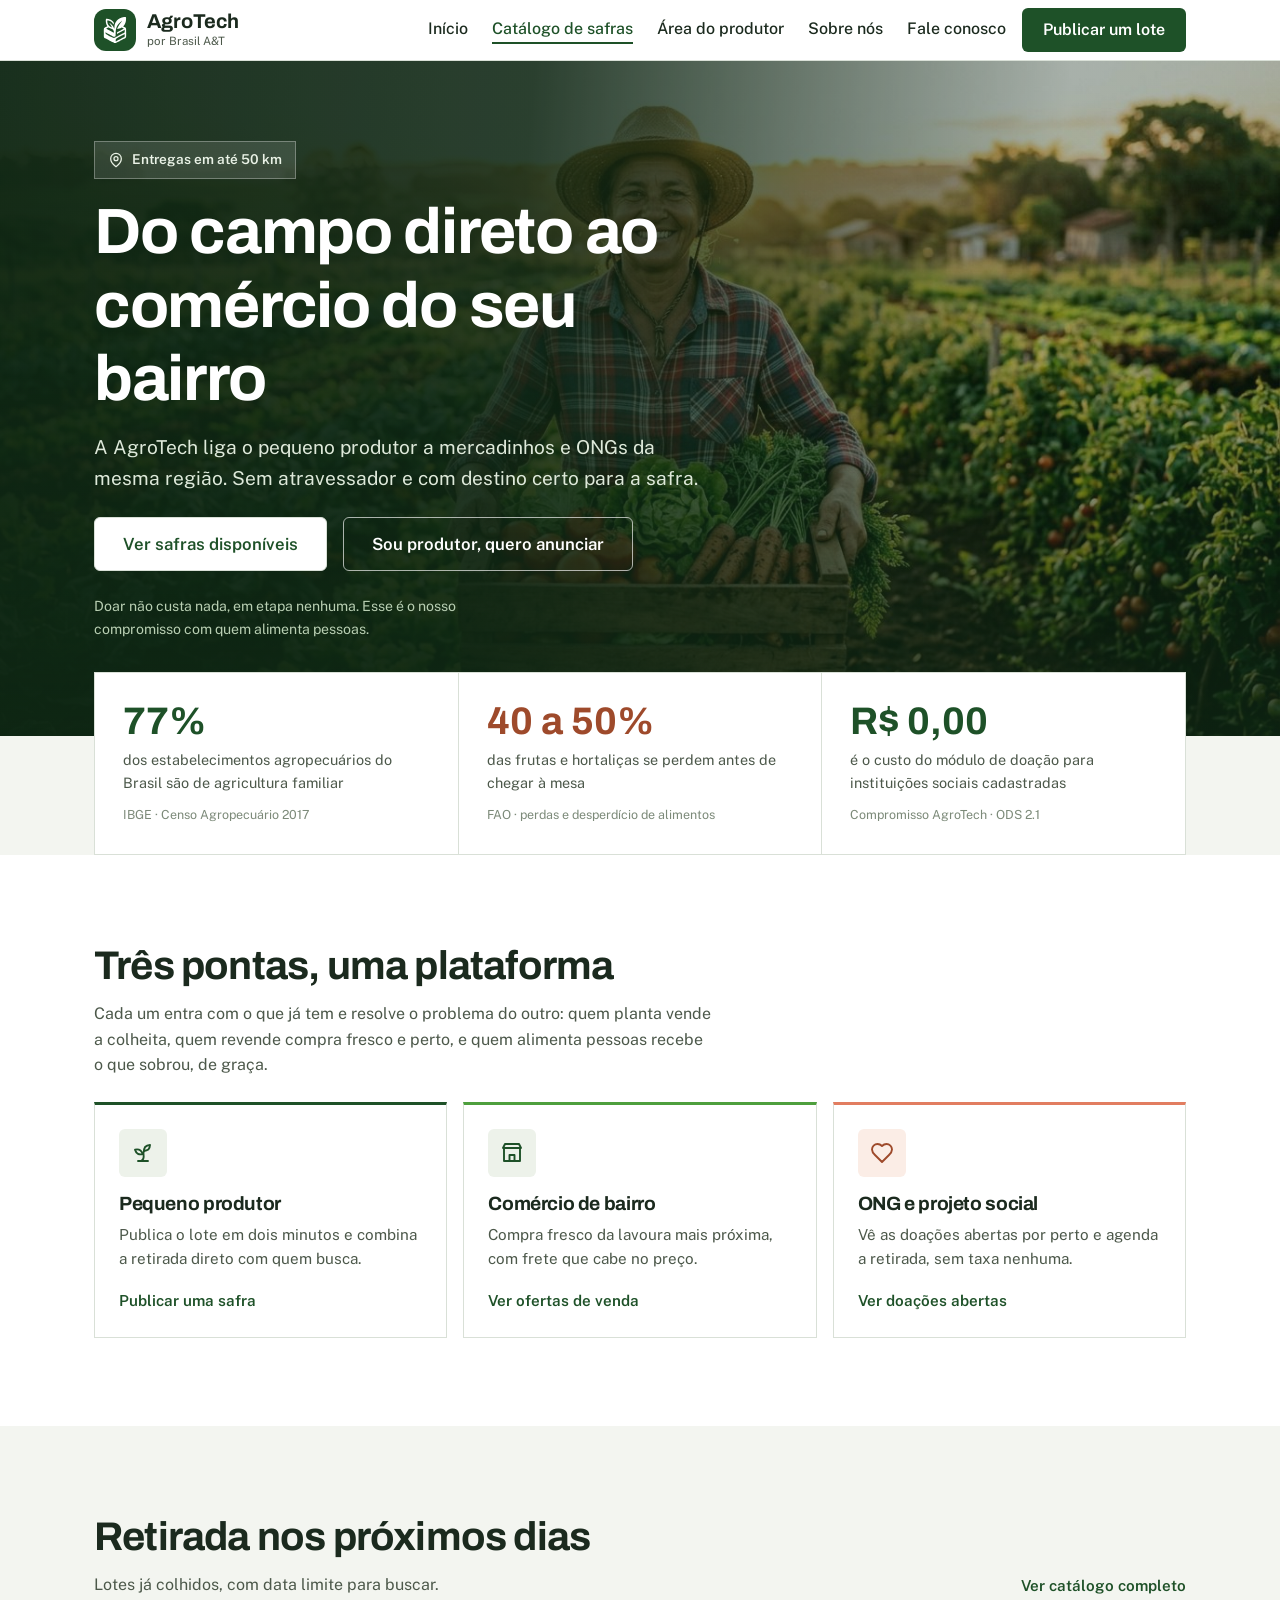
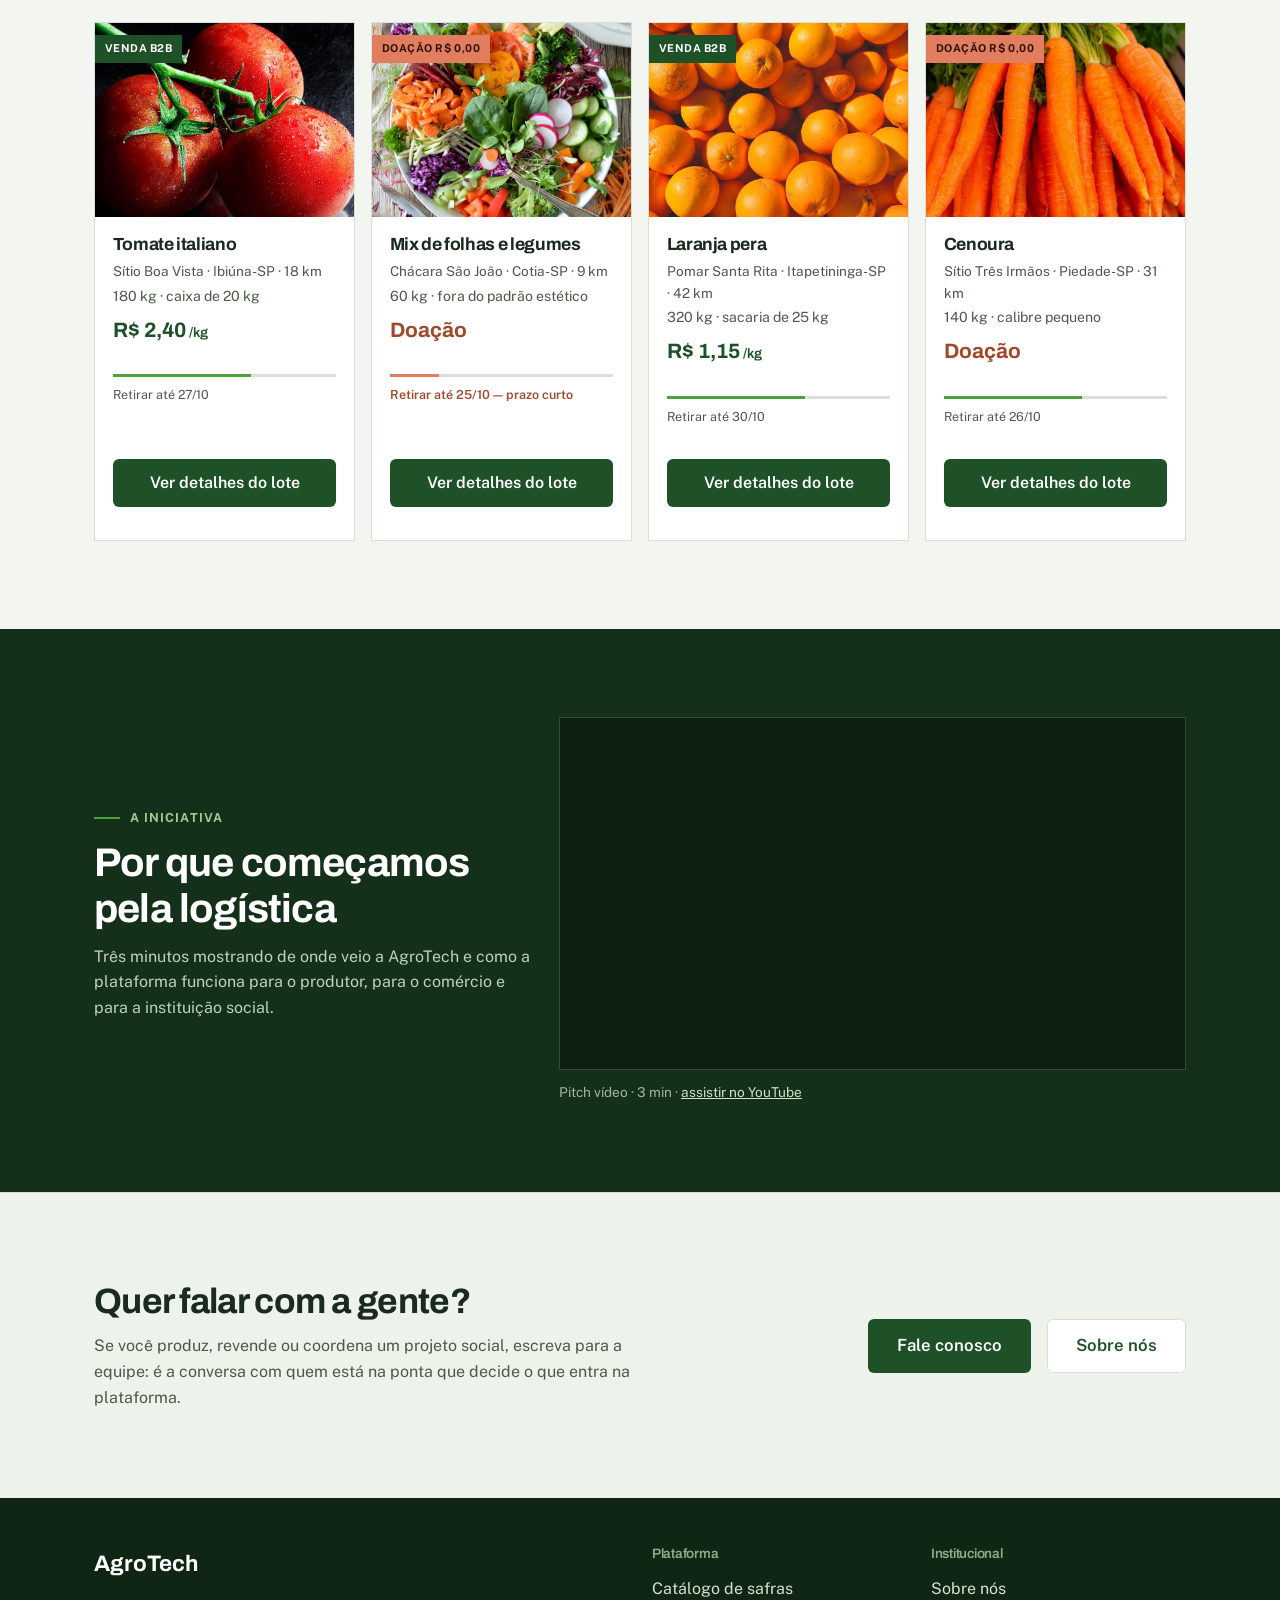
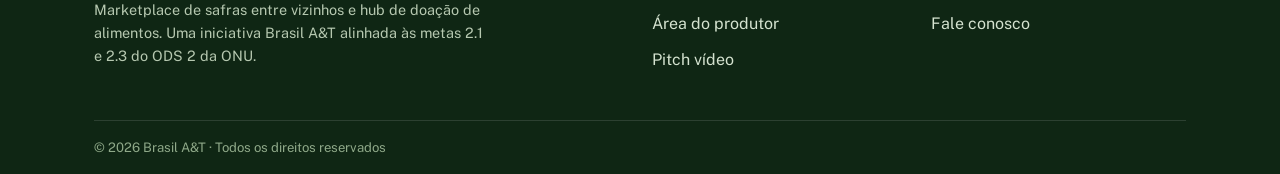
==== commit 6b3565c7: "fix: limpa e corrige lista do menu no catalogo" ====
--- a/frontend/index.html
+++ b/frontend/index.html
@@ -46,8 +46,8 @@
 
           <div class="offcanvas-body">
             <ul class="navbar-nav gap-lg-4 ms-lg-auto mb-3 mb-lg-0">
-              <li class="nav-item"><a class="menu-link ativo" href="index.html" aria-current="page">Início</a></li>
-              <li class="nav-item"><a class="menu-link" href="catalogo.html">Catálogo de safras</a></li>
+               <li class="nav-item"><a class="menu-link" href="index.html">Início</a></li>
+<li class="nav-item"><a class="menu-link ativo" href="catalogo.html" aria-current="page">Catálogo de safras</a></li>
               <li class="nav-item"><a class="menu-link" href="publicar.html">Área do produtor</a></li>
               <li class="nav-item"><a class="menu-link" href="sobre.html">Sobre nós</a></li>
               <li class="nav-item"><a class="menu-link" href="contato.html">Fale conosco</a></li>
--- a/frontend/css/estilo.css
+++ b/frontend/css/estilo.css
@@ -50,6 +50,9 @@
   outline-offset: 2px;
 }
 
+.campo-upload { min-height: 7.6rem; }
+.campo-upload::file-selector-button { min-height: 5rem; }
+
 .pular {
   position: absolute;
   left: 50%;
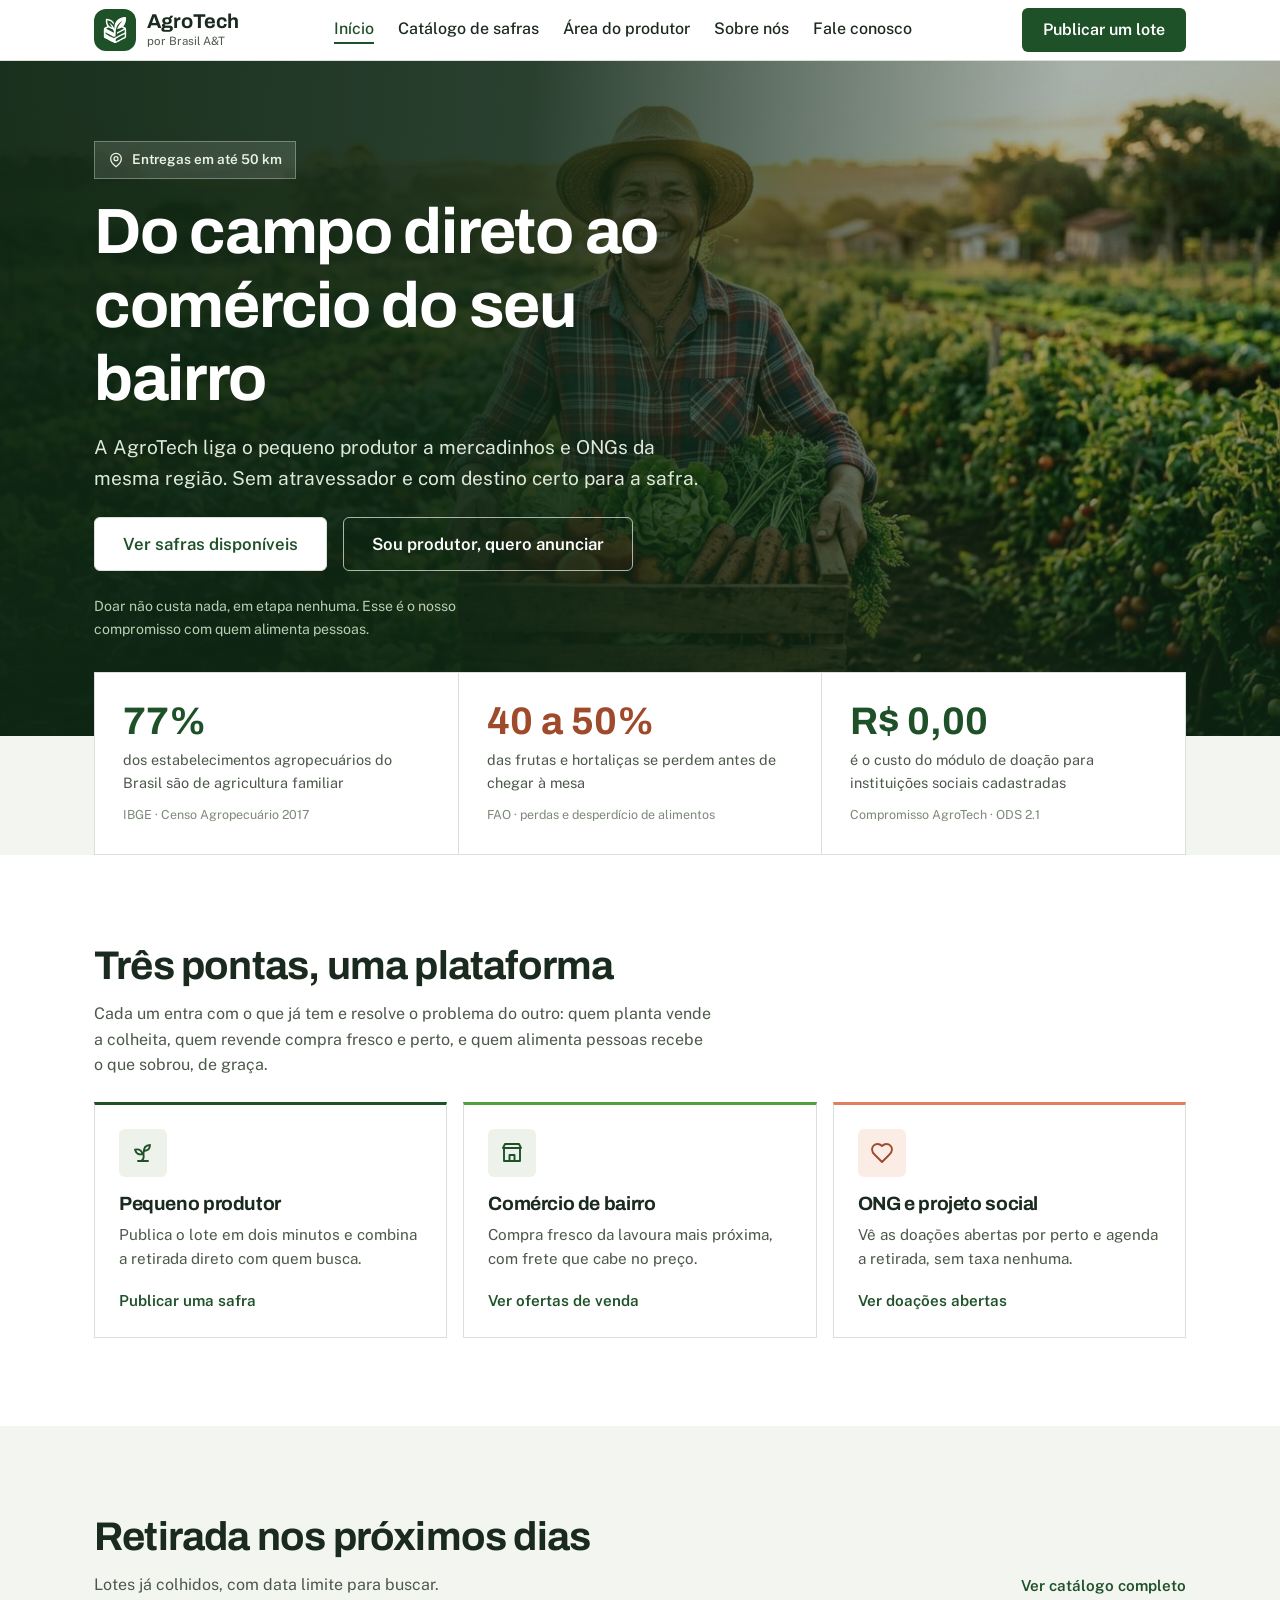
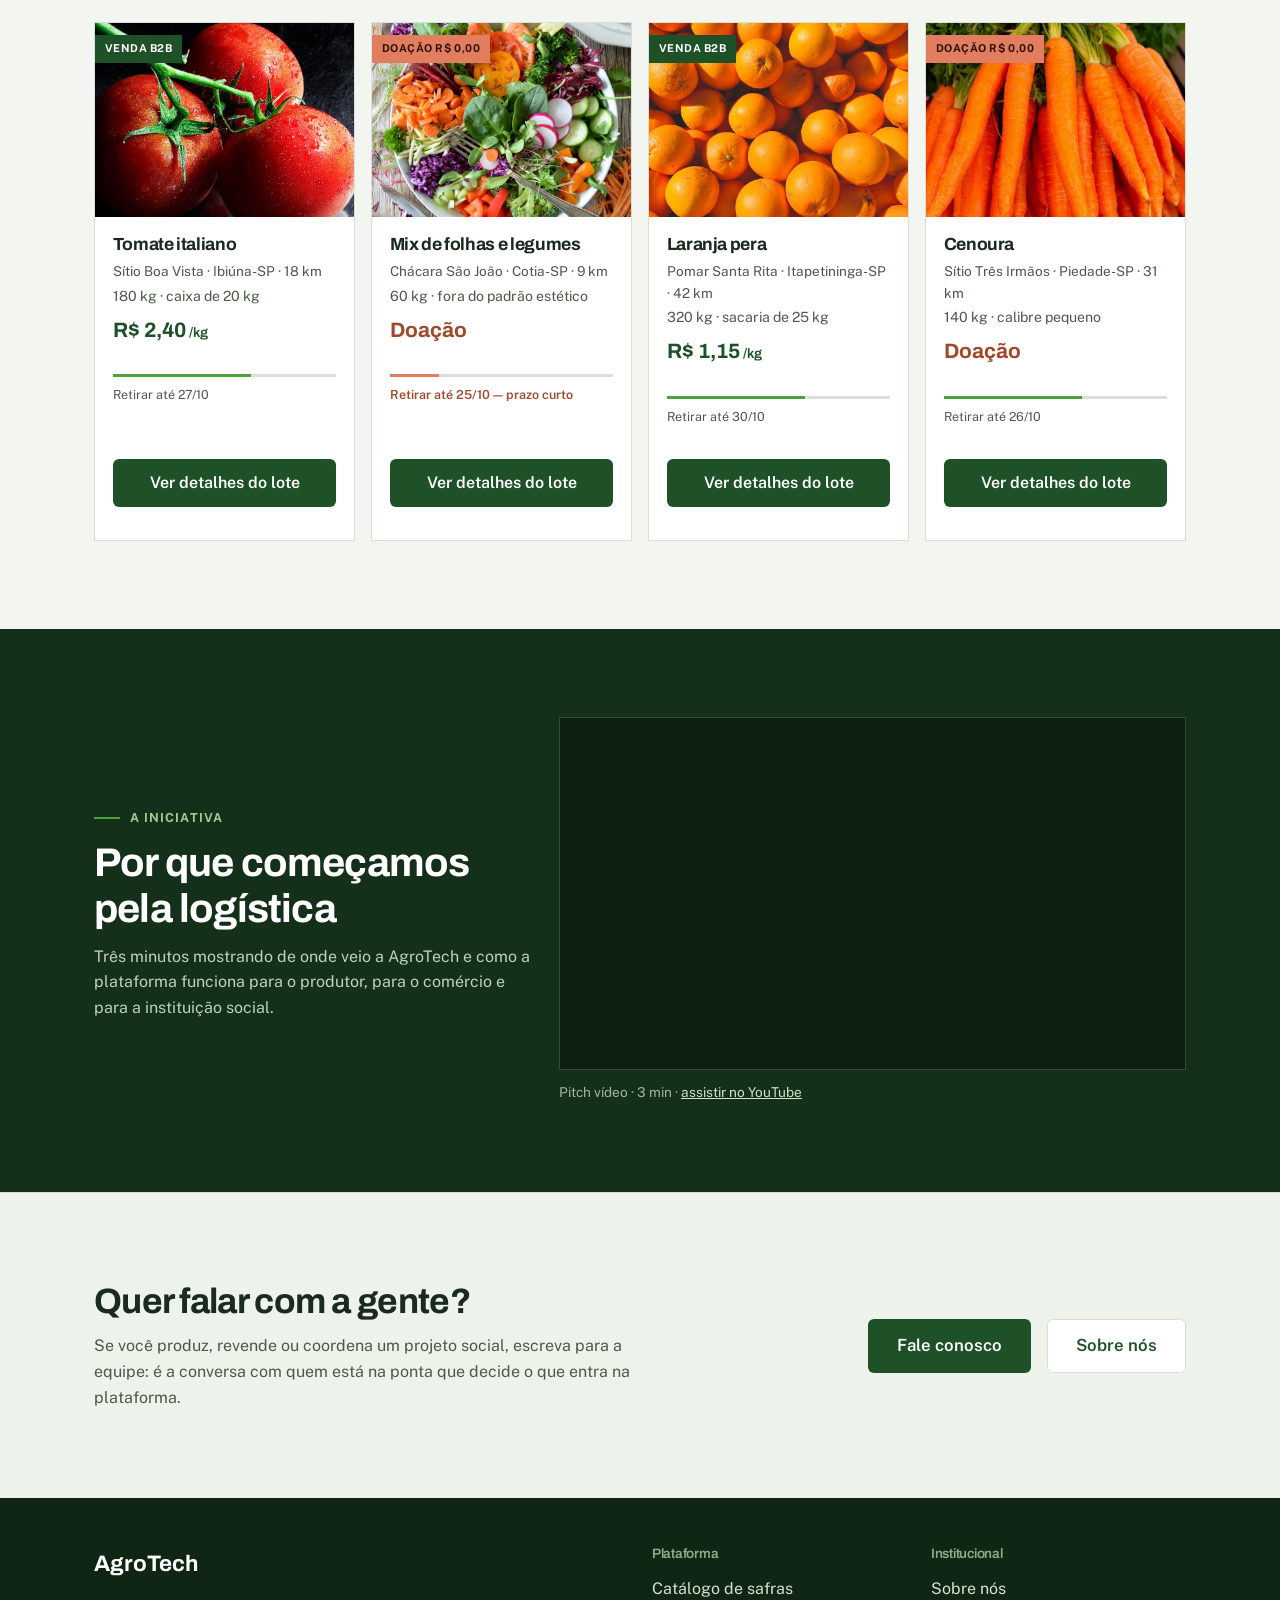
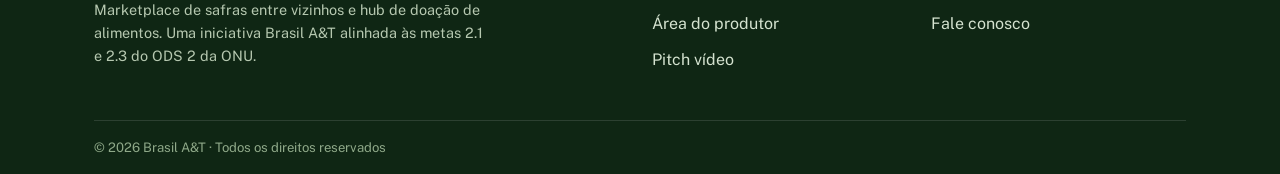
==== commit 75e01870: "fix(navbar): corrige o link ativo e centraliza o menu" ====
--- a/frontend/index.html
+++ b/frontend/index.html
@@ -45,9 +45,9 @@
           </div>
 
           <div class="offcanvas-body">
-            <ul class="navbar-nav gap-lg-4 ms-lg-auto mb-3 mb-lg-0">
-               <li class="nav-item"><a class="menu-link" href="index.html">Início</a></li>
-<li class="nav-item"><a class="menu-link ativo" href="catalogo.html" aria-current="page">Catálogo de safras</a></li>
+            <ul class="navbar-nav gap-lg-4 mx-lg-auto mb-3 mb-lg-0">
+              <li class="nav-item"><a class="menu-link ativo" href="index.html" aria-current="page">Início</a></li>
+              <li class="nav-item"><a class="menu-link" href="catalogo.html">Catálogo de safras</a></li>
               <li class="nav-item"><a class="menu-link" href="publicar.html">Área do produtor</a></li>
               <li class="nav-item"><a class="menu-link" href="sobre.html">Sobre nós</a></li>
               <li class="nav-item"><a class="menu-link" href="contato.html">Fale conosco</a></li>
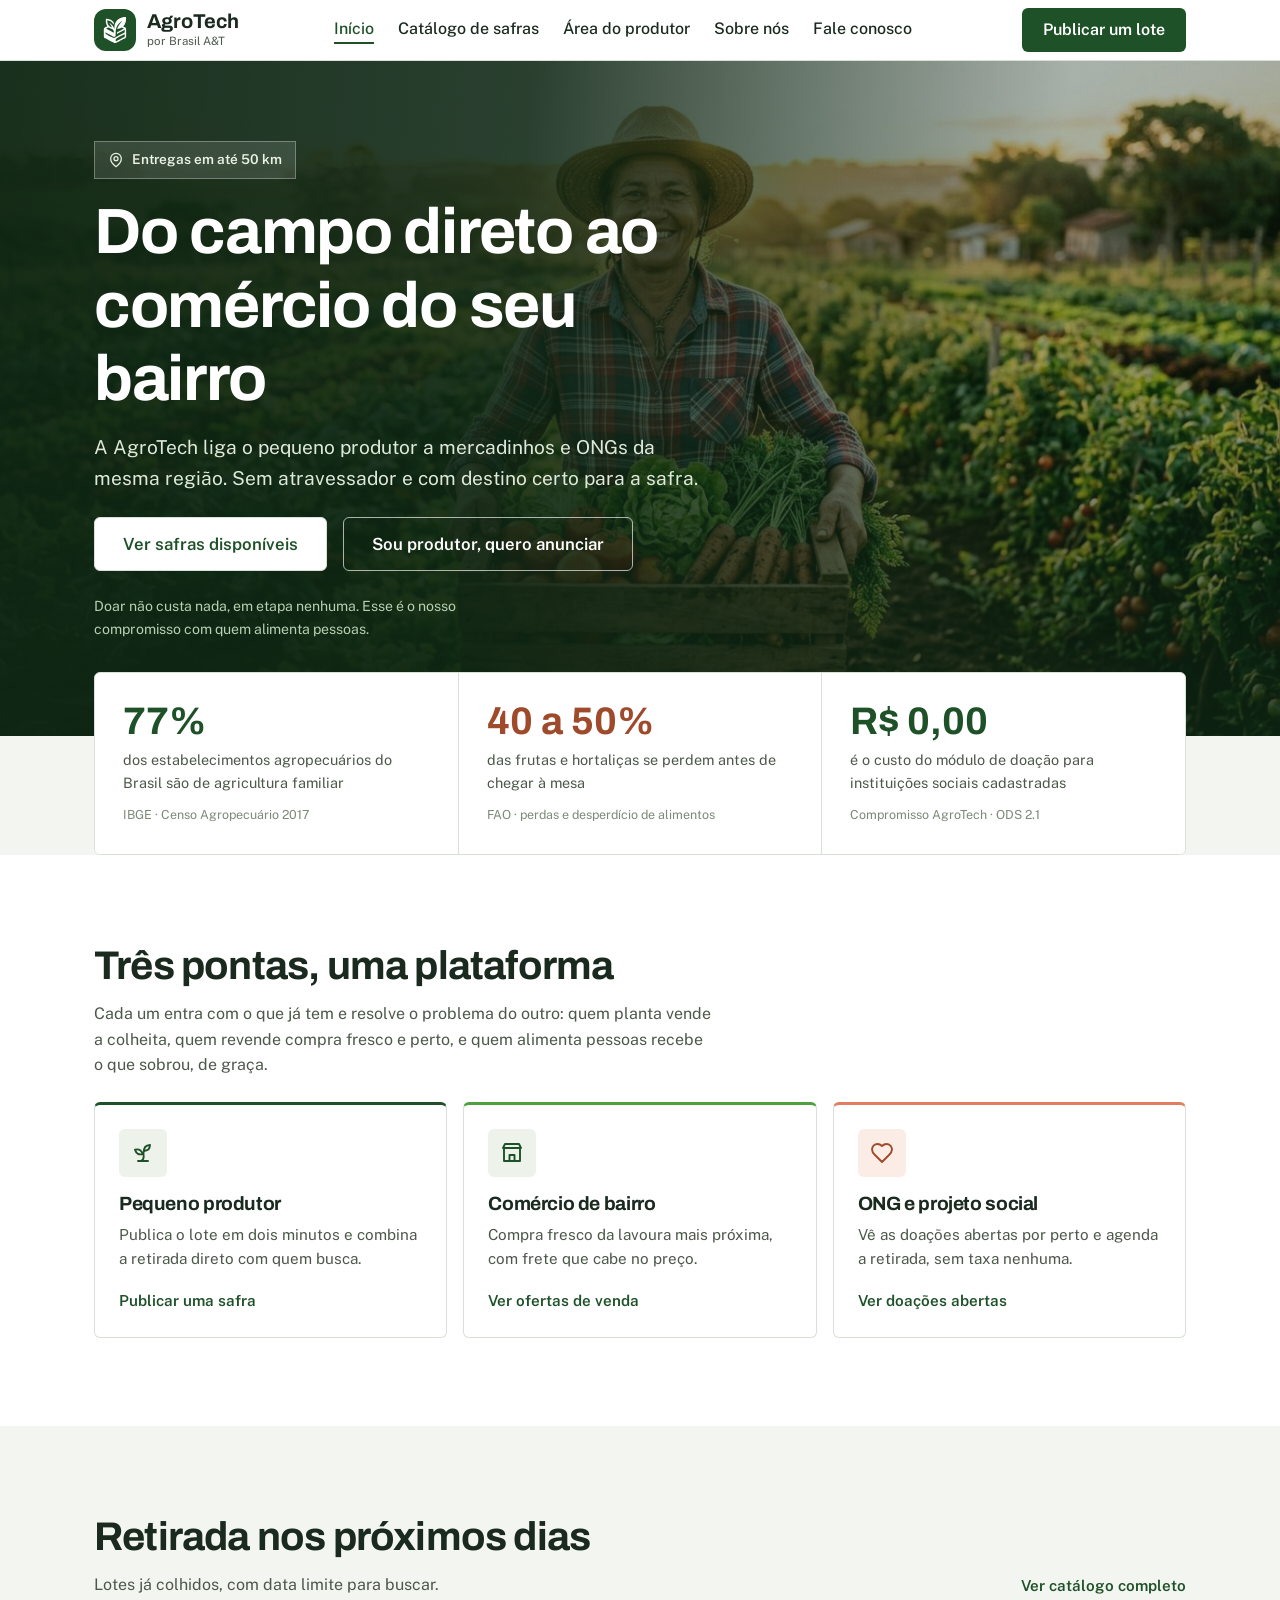
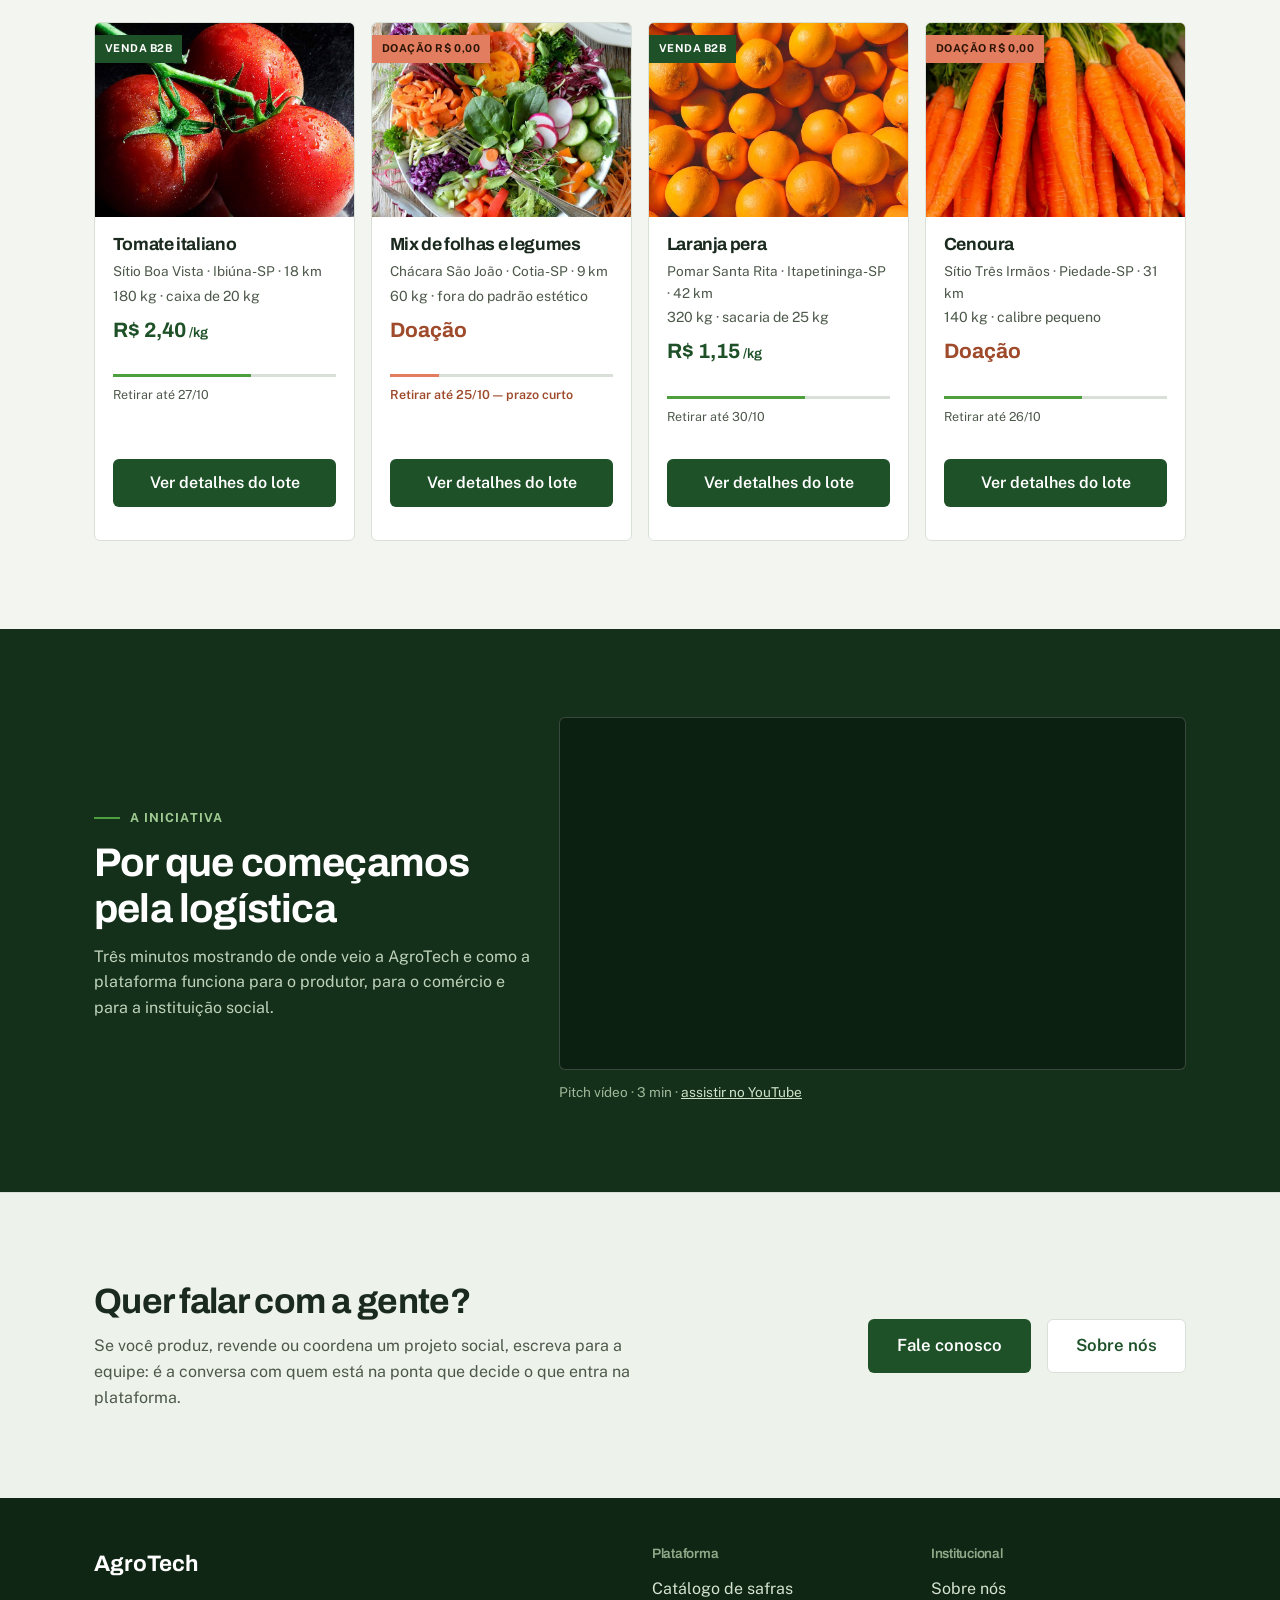
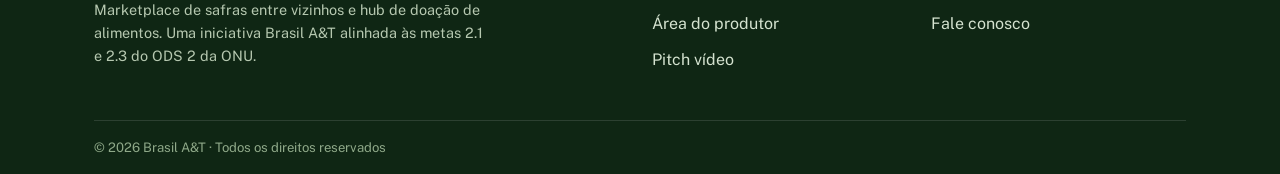
==== commit fa2c8dda: "feat(entrega): adiciona o link do pitch video na home" ====
--- a/frontend/index.html
+++ b/frontend/index.html
@@ -224,14 +224,14 @@
 
           <div class="col-lg-7 revela">
             <div class="video-container">
-              <iframe src="https://www.youtube.com/embed/[ID-DO-VIDEO]"
+              <iframe src="https://www.youtube.com/embed/bCuzZAjxfS4"
                       title="Pitch vídeo da AgroTech"
                       allow="accelerometer; autoplay; clipboard-write; encrypted-media; gyroscope; picture-in-picture"
                       allowfullscreen></iframe>
             </div>
             <p class="video-legenda mb-0">
               Pitch vídeo · 3 min ·
-              <a href="[LINK DO YOUTUBE]" target="_blank" rel="noopener">assistir no YouTube</a>
+              <a href="https://youtu.be/bCuzZAjxfS4" target="_blank" rel="noopener">assistir no YouTube</a>
             </p>
           </div>
 
--- a/frontend/css/estilo.css
+++ b/frontend/css/estilo.css
@@ -50,8 +50,6 @@
   outline-offset: 2px;
 }
 
-.campo-upload { min-height: 7.6rem; }
-.campo-upload::file-selector-button { min-height: 5rem; }
 
 .pular {
   position: absolute;
@@ -254,6 +252,7 @@
 .numero {
   background-color: #fff;
   border: 1px solid var(--linha);
+  border-radius: 6px;
   padding: 1.1rem 1.25rem;
 }
 
@@ -279,11 +278,14 @@
     gap: 0;
     background-color: #fff;
     border: 1px solid var(--linha);
+    border-radius: 6px;
+    overflow: hidden;
   }
 
   .numero {
     flex: 1;
     border: 0;
+    border-radius: 0;
     border-right: 1px solid var(--linha);
     padding: 1.75rem;
   }
@@ -297,6 +299,7 @@
   background-color: #fff;
   border: 1px solid var(--linha);
   border-left: 4px solid var(--verde);
+  border-radius: 6px;
   padding: 1rem 1.1rem;
 }
 .publico-broto { border-left-color: var(--verde-claro); }
@@ -346,6 +349,7 @@
   height: 100%;
   background-color: #fff;
   border: 1px solid var(--linha);
+  border-radius: 6px;
   overflow: hidden;
 }
 
@@ -436,11 +440,106 @@
   .lote-botao .botao { min-height: 48px; font-size: 1rem; padding: 0 1.25rem; }
 }
 
+.filtros {
+  display: flex;
+  flex-direction: column;
+  gap: 1rem;
+  margin-bottom: 1rem;
+}
+
+.filtros-abas { display: flex; flex-wrap: wrap; gap: 0.5rem; }
+.filtros-abas .botao { min-height: 42px; font-size: 0.9rem; padding: 0 1rem; }
+
+.filtros-campos { display: flex; flex-wrap: wrap; gap: 0.75rem; }
+.filtros-campos > div { flex: 1 1 180px; }
+
+.filtros-rotulo {
+  display: block;
+  font-size: 0.78rem;
+  color: var(--texto-fraco);
+  margin-bottom: 0.25rem;
+}
+
+.filtros-resumo { font-size: 0.85rem; color: var(--texto-fraco); margin-bottom: 0; }
+
+@media (min-width: 992px) {
+  .filtros { flex-direction: row; align-items: flex-end; justify-content: space-between; }
+  .filtros-campos > div { flex: 0 0 210px; }
+}
+
+.faixa-doacao { background-color: var(--laranja-fundo); border-block: 1px solid #F0DCD1; }
+
+.bloco-titulo { font-size: 1.25rem; margin-bottom: 0.25rem; }
+.faixa-doacao .bloco-titulo { color: var(--laranja-texto); }
+.bloco-texto { font-size: 0.88rem; color: var(--texto-fraco); margin-bottom: 1.25rem; }
+
+@media (min-width: 768px) {
+  .bloco-titulo { font-size: 1.5rem; }
+  .bloco-texto { font-size: 0.95rem; }
+}
+
+.aviso {
+  display: flex;
+  flex-direction: column;
+  gap: 1rem;
+  background-color: #fff;
+  border: 1px solid var(--linha);
+  border-radius: 6px;
+  padding: 1.25rem;
+}
+
+.aviso-texto { color: var(--texto-fraco); margin-bottom: 0; }
+
+@media (min-width: 768px) {
+  .aviso { flex-direction: row; align-items: center; justify-content: space-between; gap: 1.5rem; padding: 1.5rem; }
+  .aviso .botao { flex: none; }
+}
+
+.obrigatorio { color: var(--laranja-texto); margin-left: 0.15rem; }
+
+.legenda-form { font-size: 0.82rem; color: var(--texto-fraco); margin-bottom: 0; }
+
+.campo-arquivo { display: flex; flex-wrap: wrap; align-items: center; gap: 0.75rem; }
+
+.campo-arquivo input[type="file"] {
+  position: absolute;
+  width: 1px;
+  height: 1px;
+  opacity: 0;
+  overflow: hidden;
+}
+
+.campo-arquivo .botao { min-height: 44px; font-size: 0.9rem; padding: 0 1.25rem; cursor: pointer; }
+
+.campo-arquivo input[type="file"]:focus-visible + .botao {
+  outline: 3px solid var(--verde-claro);
+  outline-offset: 2px;
+}
+
+.campo-arquivo-nome {
+  font-size: 0.85rem;
+  color: var(--texto-fraco);
+  overflow-wrap: anywhere;
+}
+
+.area-anexo {
+  border: 1px dashed var(--linha);
+  border-radius: 6px;
+  background-color: #fff;
+  padding: 1.25rem;
+  text-align: center;
+}
+.area-anexo svg { color: var(--texto-fraco); margin-bottom: 0.5rem; }
+.area-anexo p { font-size: 0.85rem; color: var(--texto-fraco); margin-bottom: 1rem; }
+.area-anexo .campo-arquivo { justify-content: center; }
+
 .video-container {
   position: relative;
   aspect-ratio: 16 / 9;
   background-color: #0C2011;
   border: 1px solid rgba(255, 255, 255, 0.18);
+  border-radius: 6px;
+  overflow: hidden;
 }
 .video-container iframe { position: absolute; inset: 0; width: 100%; height: 100%; border: 0; }
 
@@ -504,4 +603,436 @@
     animation-duration: 0.001ms !important;
     transition-duration: 0.001ms !important;
   }
-}
+
+  .faq-botao::after { transition: none; }
+}
+
+.sobre-rotulo {
+  font-family: "Public Sans", sans-serif;
+  font-size: .78rem;
+  font-weight: 600;
+  letter-spacing: 0;
+  text-transform: none;
+}
+.sobre-rotulo-claro { color: rgba(255, 255, 255, .8); }
+.sobre-rotulo-laranja { color: var(--laranja-texto); }
+
+.sobre-secao {
+  padding: 2.5rem 0;
+}
+.sobre-secao-clara {
+  background: var(--fundo);
+  border-top: 1px solid var(--linha);
+  border-bottom: 1px solid var(--linha);
+}
+@media (min-width: 992px) {
+  .sobre-secao { padding: 5rem 0; }
+}
+.sobre-intro {
+  max-width: 62ch;
+  color: var(--texto-fraco);
+  line-height: 1.6;
+  margin: .5rem 0 1.75rem;
+}
+.sobre-link {
+  color: var(--verde);
+  font-weight: 600;
+  text-decoration: underline;
+}
+
+.sobre-capa {
+  position: relative;
+  background: #172a1b;
+  color: #fff;
+  overflow: hidden;
+}
+.sobre-capa-foto {
+  position: absolute;
+  inset: 0;
+  width: 100%;
+  height: 100%;
+  object-fit: cover;
+}
+.sobre-capa-overlay {
+  position: absolute;
+  inset: 0;
+  background: linear-gradient(90deg, rgba(23, 42, 27, .95) 0%, rgba(23, 42, 27, .78) 45%, rgba(23, 42, 27, .2) 100%);
+}
+.sobre-capa-conteudo {
+  position: relative;
+  padding-top: 2.5rem;
+  padding-bottom: 2.5rem;
+}
+.sobre-capa h1 {
+  font-family: "Archivo", sans-serif;
+  font-weight: 700;
+  font-size: 2rem;
+  line-height: 1.1;
+  max-width: 13.5em;
+  margin-bottom: 1rem;
+}
+.sobre-capa-texto {
+  max-width: 42rem;
+  color: rgba(255, 255, 255, .88);
+  line-height: 1.6;
+}
+@media (min-width: 992px) {
+  .sobre-capa { min-height: 30rem; display: flex; align-items: center; }
+  .sobre-capa-conteudo { width: 100%; padding-top: 5rem; padding-bottom: 5rem; }
+  .sobre-capa h1 { font-size: 2.6rem; }
+}
+
+.sobre-problema {
+  display: grid;
+  grid-template-columns: 1fr;
+  gap: 1rem;
+}
+.sobre-problema .secao-titulo { margin-bottom: 0; }
+@media (min-width: 992px) {
+  .sobre-problema { grid-template-columns: 31% 1fr; gap: 0; }
+  .sobre-problema .secao-titulo { padding-right: 2rem; }
+}
+.sobre-paragrafo {
+  color: var(--texto);
+  line-height: 1.65;
+  margin-bottom: 1rem;
+}
+.sobre-divisor {
+  display: grid;
+  grid-template-columns: 1fr;
+  gap: 1rem;
+  margin-top: 1.25rem;
+}
+@media (min-width: 768px) {
+  .sobre-divisor {
+    grid-template-columns: 1fr 1fr;
+    gap: 1.5rem;
+    border-top: 1px solid var(--linha);
+    padding-top: 1.25rem;
+    margin-top: 1.75rem;
+  }
+}
+.sobre-mini {
+  font-family: "Archivo", sans-serif;
+  font-size: 1rem;
+  font-weight: 700;
+  color: var(--verde);
+  margin-bottom: .35rem;
+}
+.sobre-mini-texto {
+  font-size: .88rem;
+  color: var(--texto-fraco);
+  line-height: 1.55;
+  margin: 0;
+}
+
+.sobre-espaco { margin-bottom: 1.5rem; }
+.sobre-espaco-valores { margin-top: 2.5rem; }
+@media (min-width: 992px) {
+  .sobre-espaco-valores { margin-top: 4rem; }
+}
+.sobre-passos {
+  list-style: none;
+  padding: 0;
+  margin: 0;
+  display: grid;
+  grid-template-columns: 1fr;
+  gap: 1.25rem;
+}
+@media (min-width: 768px) {
+  .sobre-passos { grid-template-columns: repeat(3, 1fr); gap: 1.5rem; }
+}
+.sobre-passo {
+  display: grid;
+  grid-template-columns: 28px 1fr;
+  column-gap: .75rem;
+  align-content: start;
+}
+.sobre-passo-num {
+  grid-row: 1 / span 2;
+  display: inline-flex;
+  align-items: center;
+  justify-content: center;
+  width: 28px;
+  height: 28px;
+  border-radius: 50%;
+  background: var(--verde);
+  color: #fff;
+  font-family: "Archivo", sans-serif;
+  font-weight: 700;
+  font-size: .85rem;
+}
+.sobre-passo h3 {
+  font-family: "Archivo", sans-serif;
+  font-size: 1rem;
+  font-weight: 700;
+  margin: 0 0 .3rem;
+}
+.sobre-passo p {
+  font-size: .88rem;
+  color: var(--texto-fraco);
+  line-height: 1.55;
+  margin: 0;
+}
+@media (min-width: 768px) {
+  .sobre-passo {
+    display: block;
+    border-top: 1px solid var(--verde);
+    padding-top: 1rem;
+  }
+  .sobre-passo-num { display: flex; margin-bottom: .75rem; }
+}
+
+.valores {
+  display: grid;
+  grid-template-columns: 1fr;
+  background: #fff;
+  border: 1px solid var(--linha);
+  overflow: hidden;
+  overflow-anchor: none;
+}
+.valores-foto {
+  background: #e6ebe1;
+  min-height: 200px;
+  aspect-ratio: 4 / 3;
+  overflow: hidden;
+}
+.valores-foto img {
+  width: 100%;
+  height: 100%;
+  object-fit: cover;
+  display: block;
+}
+.valores-bloco-texto {
+  min-height: 13rem;
+}
+.valores-corpo {
+  padding: 1.25rem;
+  display: flex;
+  flex-direction: column;
+}
+.valores-contador {
+  font-size: .78rem;
+  color: #5d6d60;
+  margin: 0 0 .5rem;
+}
+.valores-titulo {
+  font-family: "Archivo", sans-serif;
+  font-weight: 700;
+  font-size: 1.4rem;
+  line-height: 1.2;
+  margin-bottom: .75rem;
+}
+.valores-texto {
+  color: var(--texto-fraco);
+  line-height: 1.6;
+  max-width: 60ch;
+  margin-bottom: 1.25rem;
+}
+.valores-controles {
+  margin-top: auto;
+  padding-top: 1rem;
+  border-top: 1px solid var(--linha);
+  display: flex;
+  align-items: center;
+  justify-content: space-between;
+  gap: 1rem;
+}
+.valores-pontos,
+.valores-setas { display: flex; gap: .5rem; }
+.valores-ponto {
+  width: 28px;
+  height: 28px;
+  border-radius: 50%;
+  border: 1px solid var(--linha);
+  background: #fff;
+  color: var(--texto);
+  font-size: .78rem;
+  font-weight: 600;
+  cursor: pointer;
+  display: inline-flex;
+  align-items: center;
+  justify-content: center;
+  touch-action: manipulation;
+}
+.valores-ponto[aria-current="true"] {
+  background: var(--verde);
+  border-color: var(--verde);
+  color: #fff;
+}
+.valores-seta {
+  width: 30px;
+  height: 30px;
+  border-radius: .2rem;
+  border: 1px solid var(--linha);
+  background: #fff;
+  color: var(--texto);
+  cursor: pointer;
+  display: inline-flex;
+  align-items: center;
+  justify-content: center;
+}
+.valores-ponto:hover,
+.valores-seta:hover { border-color: var(--verde); }
+.valores-ponto:focus-visible,
+.valores-seta:focus-visible,
+.faq-botao:focus-visible {
+  outline: 3px solid var(--verde-claro);
+  outline-offset: 2px;
+}
+@media (min-width: 768px) {
+  .valores { grid-template-columns: 2fr 5fr; min-height: 20rem; }
+  .valores-foto { aspect-ratio: auto; min-height: 20rem; }
+  .valores-bloco-texto { min-height: 10.5rem; }
+  .valores-corpo { padding: 2.5rem 2.75rem 2rem; justify-content: center; }
+  .valores-controles { margin-top: 1rem; }
+  .valores-titulo { font-size: 1.55rem; }
+}
+
+.sobre-meta {
+  display: grid;
+  grid-template-columns: 1fr;
+  gap: .75rem 2rem;
+  padding: 1.5rem 0 1.75rem;
+  border-top: 2px solid var(--verde);
+}
+.sobre-meta-laranja { border-top-color: var(--laranja); }
+.sobre-meta-verde { border-top-color: var(--verde-claro); }
+.sobre-meta-num span {
+  display: block;
+  font-family: "Archivo", sans-serif;
+  font-weight: 700;
+  font-size: 2.6rem;
+  line-height: 1;
+}
+.sobre-meta-laranja .sobre-meta-num span { color: var(--laranja); }
+.sobre-meta-verde .sobre-meta-num span { color: var(--verde); }
+.sobre-meta-num small { font-size: .72rem; color: #5d6d60; }
+.sobre-meta h3 {
+  font-family: "Archivo", sans-serif;
+  font-size: 1.1rem;
+  font-weight: 700;
+  margin-bottom: .35rem;
+}
+.sobre-meta p {
+  color: var(--texto-fraco);
+  line-height: 1.55;
+  margin: 0;
+  max-width: 62ch;
+}
+@media (min-width: 768px) {
+  .sobre-meta { grid-template-columns: 160px 1fr; }
+}
+.sobre-cards {
+  display: grid;
+  grid-template-columns: 1fr;
+  gap: .75rem;
+}
+@media (min-width: 768px) {
+  .sobre-cards { grid-template-columns: repeat(3, 1fr); gap: 1rem; }
+}
+.sobre-card {
+  display: flex;
+  gap: .9rem;
+  background: #fff;
+  border: 1px solid var(--linha);
+  padding: 1.1rem 1.25rem;
+}
+@media (min-width: 768px) {
+  .sobre-card { flex-direction: column; gap: .75rem; padding: 1.25rem; }
+}
+.sobre-icone {
+  flex: 0 0 auto;
+  width: 34px;
+  height: 34px;
+  border-radius: .3rem;
+  display: inline-flex;
+  align-items: center;
+  justify-content: center;
+}
+.sobre-icone-laranja { background: #FBE9E3; color: var(--laranja-texto); }
+.sobre-icone-verde { background: #E4F0DF; color: var(--verde); }
+.sobre-card h3 {
+  font-family: "Archivo", sans-serif;
+  font-size: 1rem;
+  font-weight: 700;
+  margin: 0 0 .3rem;
+}
+.sobre-card p {
+  font-size: .88rem;
+  color: var(--texto-fraco);
+  line-height: 1.55;
+  margin: 0;
+}
+
+.faq { border-top: 1px solid var(--linha); }
+.faq-item { border-bottom: 1px solid var(--linha); }
+.faq-pergunta { margin: 0; font-size: 1rem; }
+.faq-botao {
+  width: 100%;
+  display: flex;
+  align-items: center;
+  justify-content: space-between;
+  gap: 1rem;
+  padding: 1rem 0;
+  background: none;
+  border: 0;
+  text-align: left;
+  font-family: "Archivo", sans-serif;
+  font-weight: 600;
+  font-size: .95rem;
+  color: var(--texto);
+  cursor: pointer;
+}
+.faq-botao::after {
+  content: "";
+  flex: 0 0 auto;
+  width: 9px;
+  height: 9px;
+  border-right: 2px solid currentColor;
+  border-bottom: 2px solid currentColor;
+  transform: rotate(-135deg);
+  transition: transform .2s ease;
+  margin-right: .25rem;
+}
+.faq-botao.collapsed::after { transform: rotate(45deg); }
+.faq-resposta {
+  padding: 0 0 1.25rem;
+  margin: 0;
+  max-width: 90ch;
+  font-size: .9rem;
+  line-height: 1.6;
+  color: var(--texto-fraco);
+}
+
+.sobre-cta {
+  background: var(--fundo);
+  border-top: 1px solid var(--linha);
+  padding: 2.5rem 0;
+}
+.sobre-cta-grade {
+  display: grid;
+  grid-template-columns: 1fr;
+  gap: 1.25rem;
+  align-items: center;
+}
+.sobre-cta h2 {
+  font-family: "Archivo", sans-serif;
+  font-weight: 700;
+  font-size: 1.4rem;
+  margin-bottom: .5rem;
+}
+.sobre-cta p {
+  max-width: 44rem;
+  color: var(--texto-fraco);
+  line-height: 1.6;
+}
+.sobre-cta-botoes {
+  display: grid;
+  gap: .75rem;
+}
+@media (min-width: 768px) {
+  .sobre-cta { padding: 3.5rem 0; }
+  .sobre-cta-grade { grid-template-columns: 1fr auto; gap: 3rem; }
+  .sobre-cta-botoes { grid-auto-flow: column; }
+}
